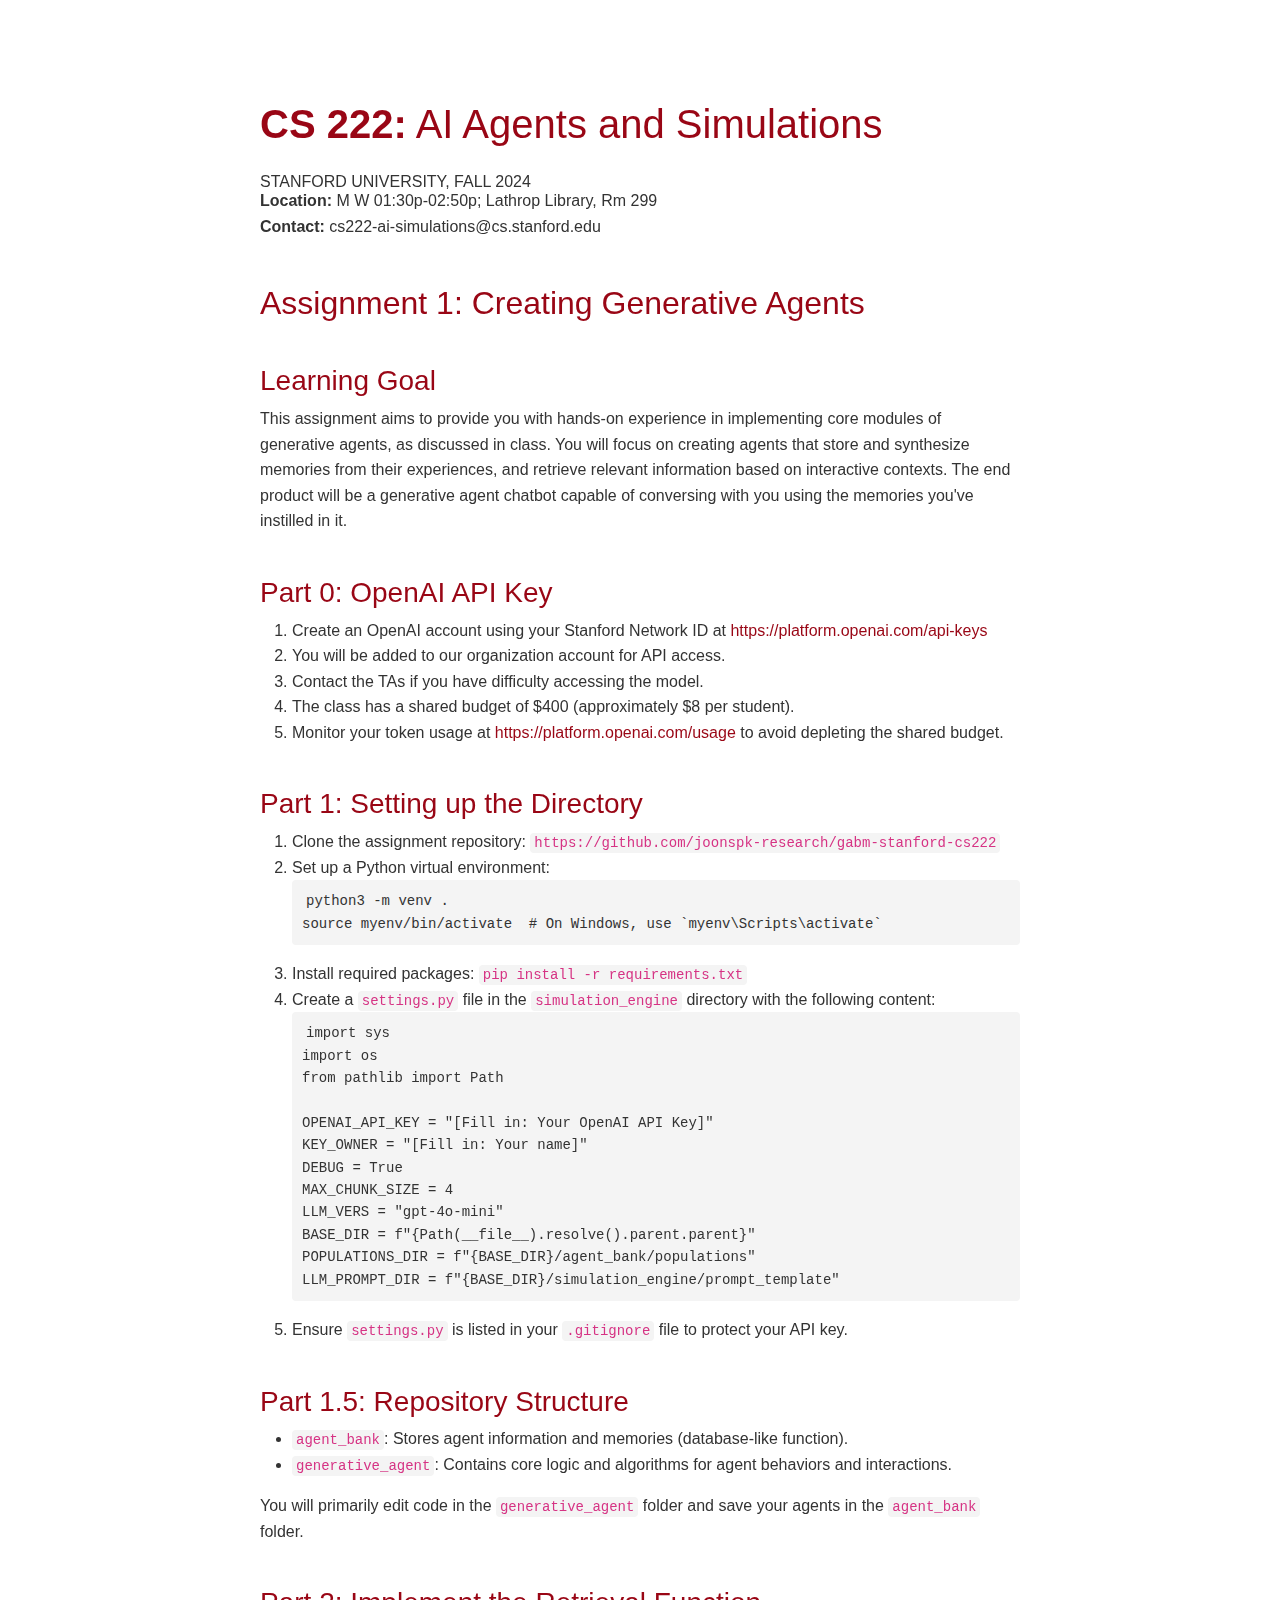
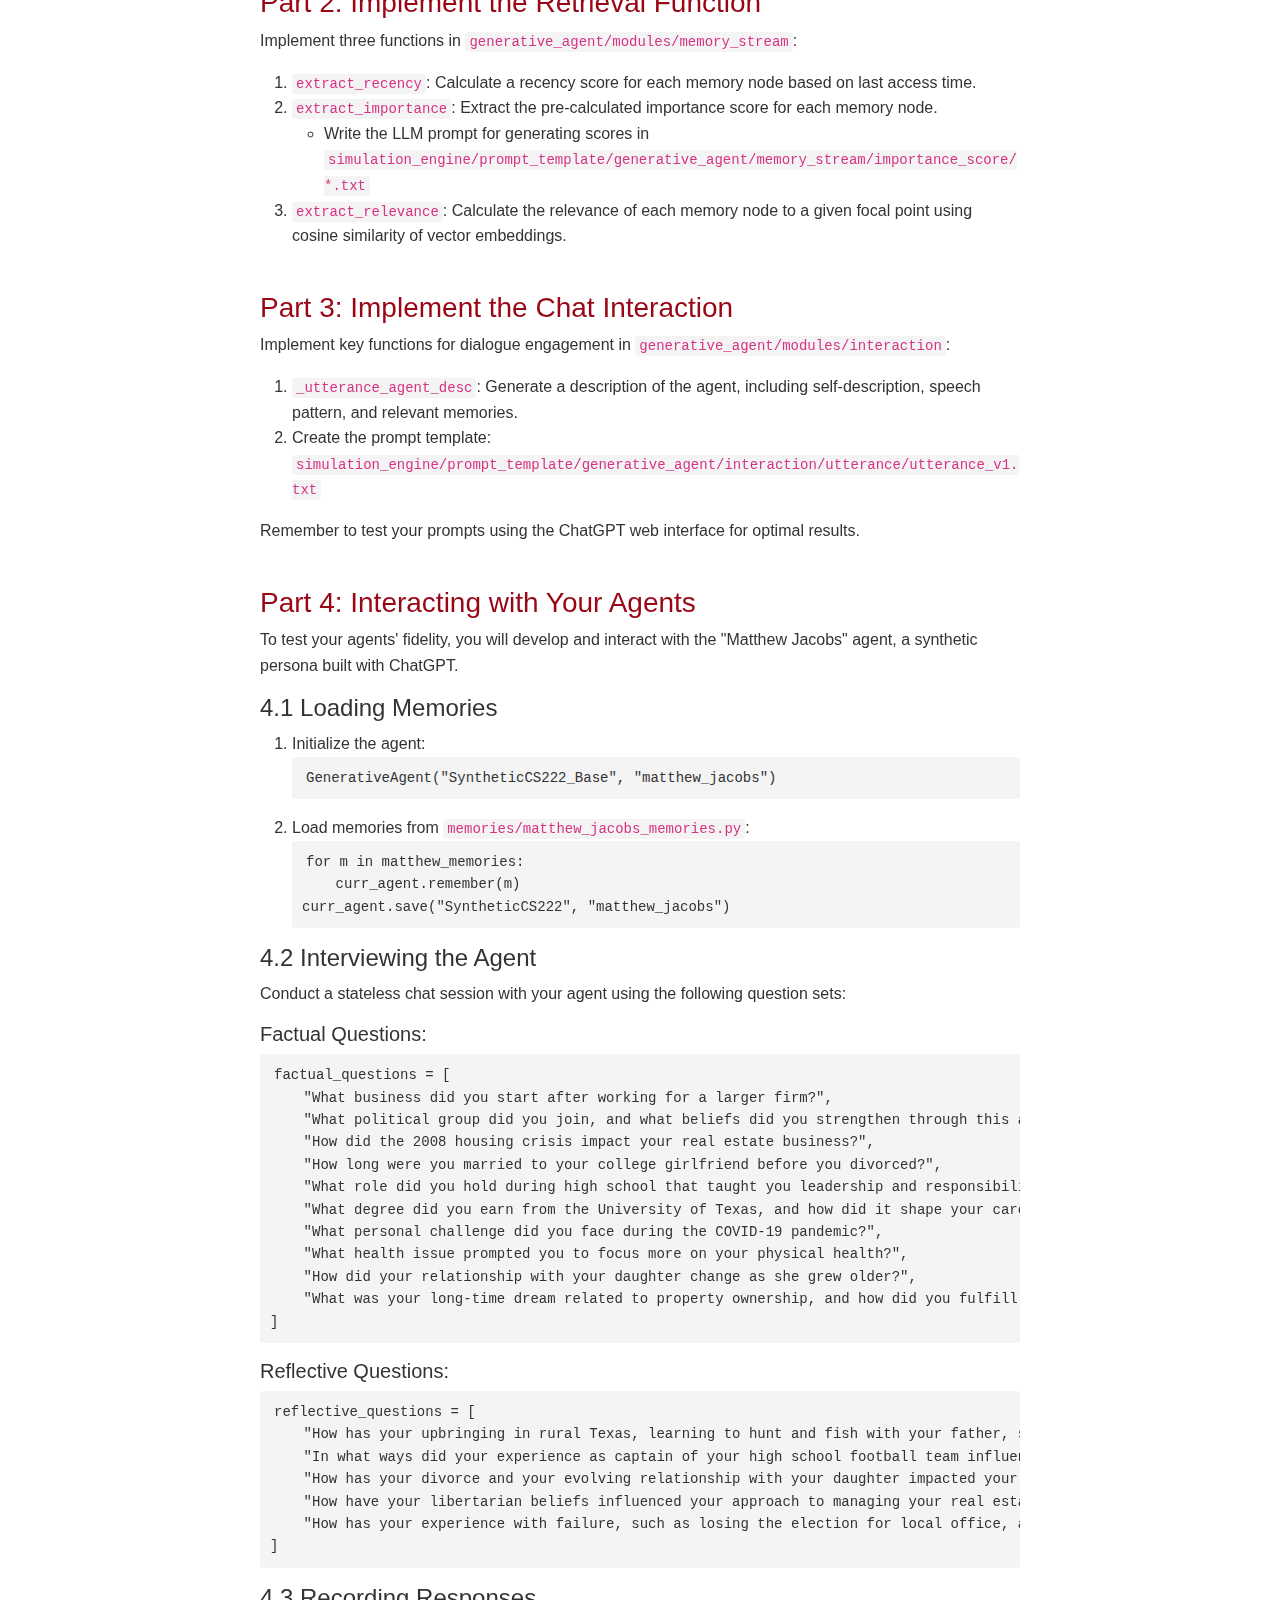
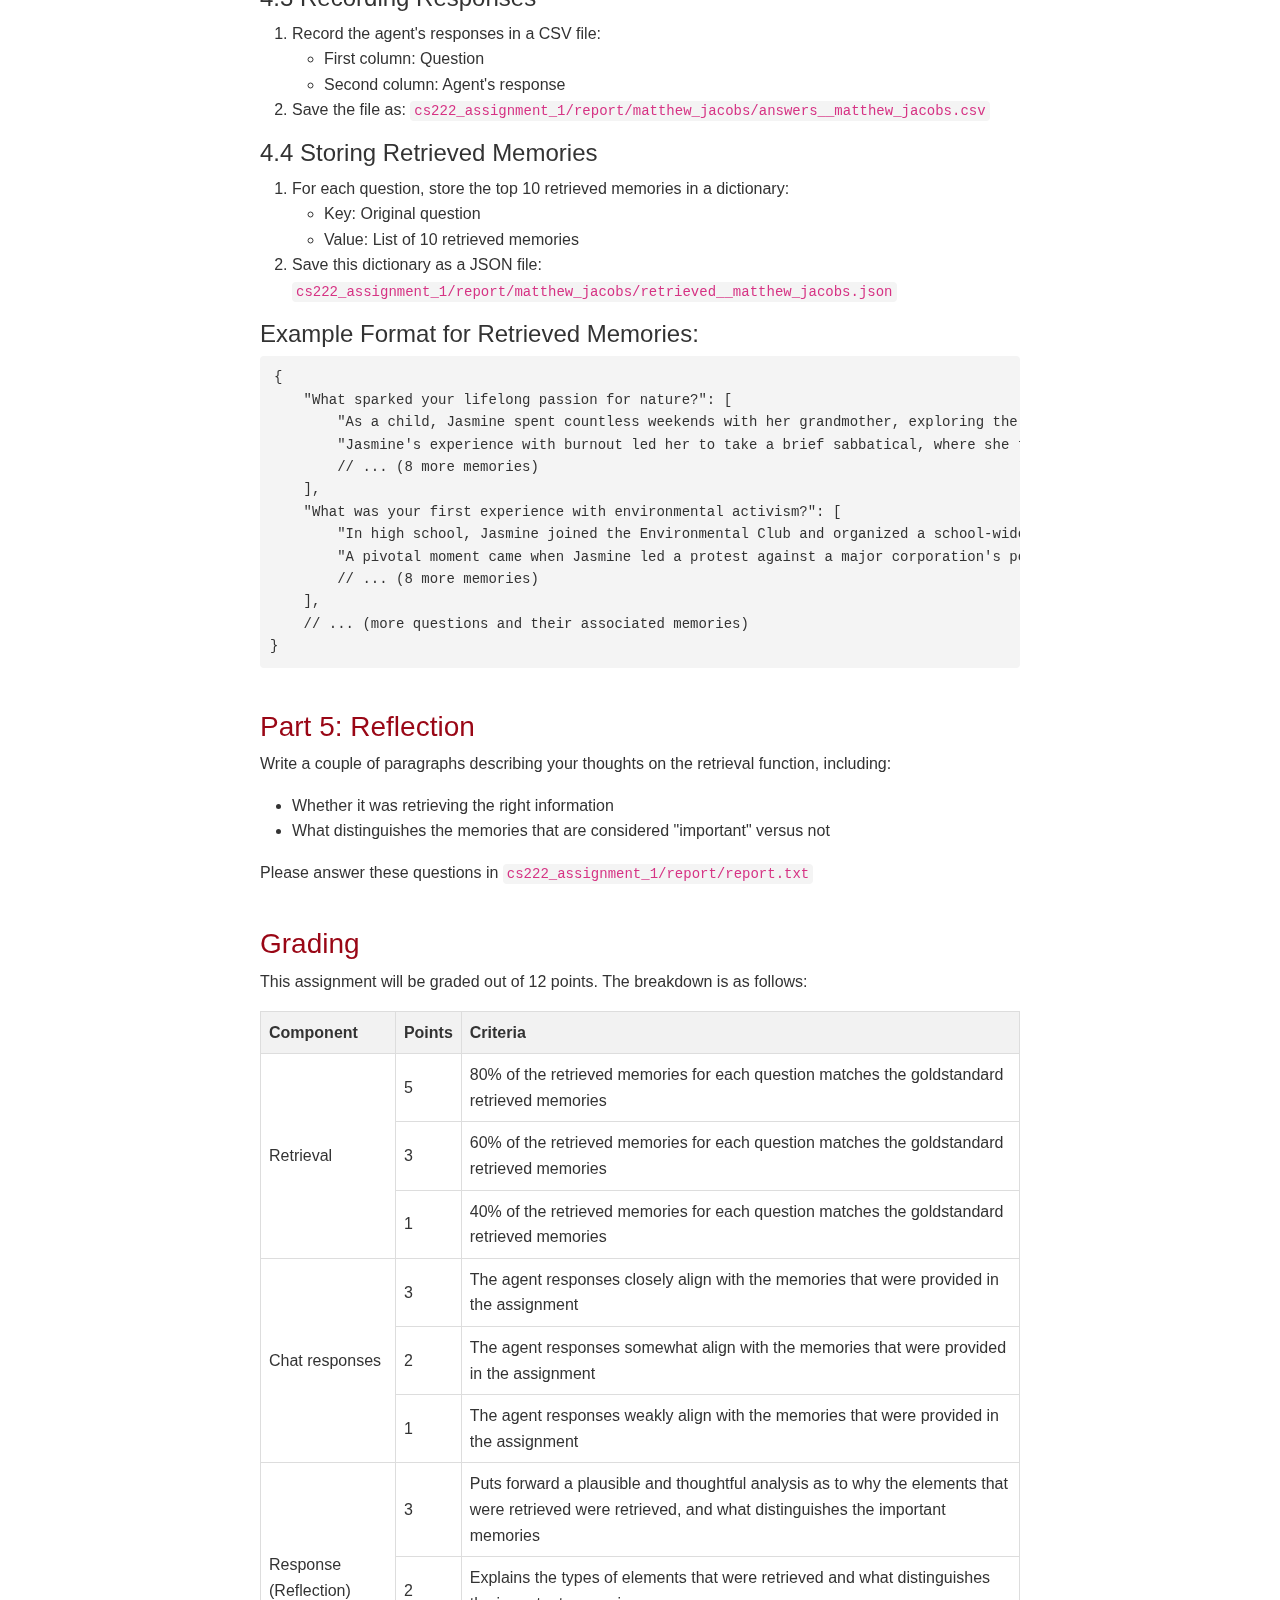
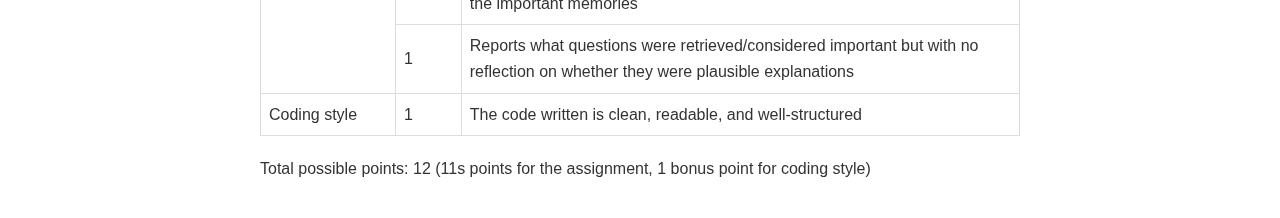
==== assignment1.html @ 8b4b1ac1 "assignment 1 minor edits" ====
<!DOCTYPE html>
<html lang="en">
<head>
    <!-- Meta tags -->
    <meta charset="utf-8">
    <meta name="viewport" content="width=device-width, initial-scale=1, shrink-to-fit=no">
    <title>CS 222: AI Agents and Simulations</title>  

    <!-- Bootstrap, Font Awesome, Aminate, Owl Carausel, Normalize CSS -->
    <link rel="stylesheet" href="https://cdn.jsdelivr.net/npm/bootstrap@5.3.3/dist/css/bootstrap.min.css" integrity="sha384-QWTKZyjpPEjISv5WaRU9OFeRpok6YctnYmDr5pNlyT2bRjXh0JMhjY6hW+ALEwIH" crossorigin="anonymous">
    <link rel="stylesheet" href="static_dir/css/main.css">

    <style>
        body { font-family: Arial, sans-serif; line-height: 1.6; color: #333; max-width: 800px; margin: 0 auto; padding: 20px; }
        h1, h2, h3 { color: #990615; }
        code { background-color: #f4f4f4; padding: 2px 4px; border-radius: 4px; }
        pre { background-color: #f4f4f4; padding: 10px; border-radius: 4px; overflow-x: auto; }
        table { border-collapse: collapse; width: 100%; margin-bottom: 20px; }
        th, td { border: 1px solid #ddd; padding: 8px; text-align: left; }
        th { background-color: #f2f2f2; }
    </style>

    <!-- Favicon -->
    <link rel="apple-touch-icon" sizes="180x180" href="static_dir/favicon_io/apple-touch-icon.png">
    <link rel="icon" type="image/png" sizes="32x32" href="static_dir/favicon_io/favicon-32x32.png">
    <link rel="icon" type="image/png" sizes="16x16" href="static_dir/favicon_io/favicon-16x16.png">
    <link rel="manifest" href="static_dir/favicon_io/site.webmanifest">
</head>
<body>
    <h1 style="margin-bottom:0em; padding-top:2em"><a href="index.html"><strong style="font-weight:700">CS 222:</strong> AI Agents and Simulations</a></h1>
    <div class="header-row" style="margin-bottom:2em; padding-top:1.5em">
      <div class="course-info">
        <h5>STANFORD UNIVERSITY, FALL 2024</h5>
        <h5><strong>Location:</strong> M W 01:30p-02:50p; Lathrop Library, Rm 299</h5>
        <h5 style="margin-top:0.4em"><strong>Contact:</strong> cs222-ai-simulations@cs.stanford.edu</h5>
      </div>
    </div>


    <h2>Assignment 1: Creating Generative Agents</h2>

    <h3>Learning Goal</h3>
    <p>This assignment aims to provide you with hands-on experience in implementing core modules of generative agents, as discussed in class. You will focus on creating agents that store and synthesize memories from their experiences, and retrieve relevant information based on interactive contexts. The end product will be a generative agent chatbot capable of conversing with you using the memories you've instilled in it.</p>

    <h3>Part 0: OpenAI API Key</h3>
    <ol>
        <li>Create an OpenAI account using your Stanford Network ID at <a href="https://platform.openai.com/api-keys">https://platform.openai.com/api-keys</a></li>
        <li>You will be added to our organization account for API access.</li>
        <li>Contact the TAs if you have difficulty accessing the model.</li>
        <li>The class has a shared budget of $400 (approximately $8 per student).</li>
        <li>Monitor your token usage at <a href="https://platform.openai.com/usage">https://platform.openai.com/usage</a> to avoid depleting the shared budget.</li>
    </ol>

    <h3>Part 1: Setting up the Directory</h3>
    <ol>
        <li>Clone the assignment repository: <code>https://github.com/joonspk-research/gabm-stanford-cs222</code></li>
        <li>Set up a Python virtual environment:
            <pre><code>python3 -m venv .
source myenv/bin/activate  # On Windows, use `myenv\Scripts\activate`</code></pre>
        </li>
        <li>Install required packages: <code>pip install -r requirements.txt</code></li>
        <li>Create a <code>settings.py</code> file in the <code>simulation_engine</code> directory with the following content:
            <pre><code>import sys
import os
from pathlib import Path

OPENAI_API_KEY = "[Fill in: Your OpenAI API Key]"
KEY_OWNER = "[Fill in: Your name]"
DEBUG = True
MAX_CHUNK_SIZE = 4
LLM_VERS = "gpt-4o-mini"
BASE_DIR = f"{Path(__file__).resolve().parent.parent}"
POPULATIONS_DIR = f"{BASE_DIR}/agent_bank/populations"
LLM_PROMPT_DIR = f"{BASE_DIR}/simulation_engine/prompt_template"</code></pre>
        </li>
        <li>Ensure <code>settings.py</code> is listed in your <code>.gitignore</code> file to protect your API key.</li>
    </ol>

    <h3>Part 1.5: Repository Structure</h3>
    <ul>
        <li><code>agent_bank</code>: Stores agent information and memories (database-like function).</li>
        <li><code>generative_agent</code>: Contains core logic and algorithms for agent behaviors and interactions.</li>
    </ul>
    <p>You will primarily edit code in the <code>generative_agent</code> folder and save your agents in the <code>agent_bank</code> folder.</p>

    <h3>Part 2: Implement the Retrieval Function</h3>
    <p>Implement three functions in <code>generative_agent/modules/memory_stream</code>:</p>
    <ol>
        <li><code>extract_recency</code>: Calculate a recency score for each memory node based on last access time.</li>
        <li><code>extract_importance</code>: Extract the pre-calculated importance score for each memory node.
            <ul>
                <li>Write the LLM prompt for generating scores in <code>simulation_engine/prompt_template/generative_agent/memory_stream/importance_score/*.txt</code></li>
            </ul>
        </li>
        <li><code>extract_relevance</code>: Calculate the relevance of each memory node to a given focal point using cosine similarity of vector embeddings.</li>
    </ol>

    <h3>Part 3: Implement the Chat Interaction</h3>
    <p>Implement key functions for dialogue engagement in <code>generative_agent/modules/interaction</code>:</p>
    <ol>
        <li><code>_utterance_agent_desc</code>: Generate a description of the agent, including self-description, speech pattern, and relevant memories.</li>
        <li>Create the prompt template: <code>simulation_engine/prompt_template/generative_agent/interaction/utterance/utterance_v1.txt</code></li>
    </ol>
    <p>Remember to test your prompts using the ChatGPT web interface for optimal results.</p>

    <h3>Part 4: Interacting with Your Agents</h3>
    <p>To test your agents' fidelity, you will develop and interact with the "Matthew Jacobs" agent, a synthetic persona built with ChatGPT.</p>
    
    <h4>4.1 Loading Memories</h4>
    <ol>
        <li>Initialize the agent:
            <pre><code>GenerativeAgent("SyntheticCS222_Base", "matthew_jacobs")</code></pre>
        </li>
        <li>Load memories from <code>memories/matthew_jacobs_memories.py</code>:
            <pre><code>for m in matthew_memories:
    curr_agent.remember(m)
curr_agent.save("SyntheticCS222", "matthew_jacobs")</code></pre>
        </li>
    </ol>

    <h4>4.2 Interviewing the Agent</h4>
    <p>Conduct a stateless chat session with your agent using the following question sets:</p>
    <h5>Factual Questions:</h5>
    <pre><code>factual_questions = [
    "What business did you start after working for a larger firm?",
    "What political group did you join, and what beliefs did you strengthen through this association?",
    "How did the 2008 housing crisis impact your real estate business?",
    "How long were you married to your college girlfriend before you divorced?",
    "What role did you hold during high school that taught you leadership and responsibility?",
    "What degree did you earn from the University of Texas, and how did it shape your career?",
    "What personal challenge did you face during the COVID-19 pandemic?",
    "What health issue prompted you to focus more on your physical health?",
    "How did your relationship with your daughter change as she grew older?",
    "What was your long-time dream related to property ownership, and how did you fulfill it?"
]</code></pre>

    <h5>Reflective Questions:</h5>
    <pre><code>reflective_questions = [
    "How has your upbringing in rural Texas, learning to hunt and fish with your father, shaped your values and worldview?",
    "In what ways did your experience as captain of your high school football team influence your leadership style in your professional and personal life?",
    "How has your divorce and your evolving relationship with your daughter impacted your sense of responsibility and personal fulfillment?",
    "How have your libertarian beliefs influenced your approach to managing your real estate business and navigating financial challenges?",
    "How has your experience with failure, such as losing the election for local office, affected your sense of purpose and resilience?"
]</code></pre>

    <h4>4.3 Recording Responses</h4>
    <ol>
        <li>Record the agent's responses in a CSV file:
            <ul>
                <li>First column: Question</li>
                <li>Second column: Agent's response</li>
            </ul>
        </li>
        <li>Save the file as: <code>cs222_assignment_1/report/matthew_jacobs/answers__matthew_jacobs.csv</code></li>
    </ol>

    <h4>4.4 Storing Retrieved Memories</h4>
    <ol>
        <li>For each question, store the top 10 retrieved memories in a dictionary:
            <ul>
                <li>Key: Original question</li>
                <li>Value: List of 10 retrieved memories</li>
            </ul>
        </li>
        <li>Save this dictionary as a JSON file: <code>cs222_assignment_1/report/matthew_jacobs/retrieved__matthew_jacobs.json</code></li>
    </ol>

    <h4>Example Format for Retrieved Memories:</h4>
    <pre><code>{
    "What sparked your lifelong passion for nature?": [
        "As a child, Jasmine spent countless weekends with her grandmother, exploring the forests and learning about local plant species, sparking her lifelong passion for nature.",
        "Jasmine's experience with burnout led her to take a brief sabbatical, where she traveled to national parks across the U.S., reconnecting with nature.",
        // ... (8 more memories)
    ],
    "What was your first experience with environmental activism?": [
        "In high school, Jasmine joined the Environmental Club and organized a school-wide recycling initiative, marking her first experience in environmental activism.",
        "A pivotal moment came when Jasmine led a protest against a major corporation's pollution in her city, which garnered media attention and increased her local visibility as an activist.",
        // ... (8 more memories)
    ],
    // ... (more questions and their associated memories)
}</code></pre>

    <h3>Part 5: Reflection</h3>
    <p>Write a couple of paragraphs describing your thoughts on the retrieval function, including:</p>
    <ul>
        <li>Whether it was retrieving the right information</li>
        <li>What distinguishes the memories that are considered "important" versus not</li>
    </ul>
    <p>Please answer these questions in <code>cs222_assignment_1/report/report.txt</code></p>

    <h3>Grading</h3>
    <p>This assignment will be graded out of 12 points. The breakdown is as follows:</p>
    
    <table>
        <thead>
            <tr>
                <th>Component</th>
                <th>Points</th>
                <th>Criteria</th>
            </tr>
        </thead>
        <tbody>
            <tr>
                <td rowspan="3">Retrieval</td>
                <td>5</td>
                <td>80% of the retrieved memories for each question matches the goldstandard retrieved memories</td>
            </tr>
            <tr>
                <td>3</td>
                <td>60% of the retrieved memories for each question matches the goldstandard retrieved memories</td>
            </tr>
            <tr>
                <td>1</td>
                <td>40% of the retrieved memories for each question matches the goldstandard retrieved memories</td>
            </tr>
            <tr>
                <td rowspan="3">Chat responses</td>
                <td>3</td>
                <td>The agent responses closely align with the memories that were provided in the assignment</td>
            </tr>
            <tr>
                <td>2</td>
                <td>The agent responses somewhat align with the memories that were provided in the assignment</td>
            </tr>
            <tr>
                <td>1</td>
                <td>The agent responses weakly align with the memories that were provided in the assignment</td>
            </tr>
            <tr>
                <td rowspan="3">Response (Reflection)</td>
                <td>3</td>
                <td>Puts forward a plausible and thoughtful analysis as to why the elements that were retrieved were retrieved, and what distinguishes the important memories</td>
            </tr>
            <tr>
                <td>2</td>
                <td>Explains the types of elements that were retrieved and what distinguishes the important memories</td>
            </tr>
            <tr>
                <td>1</td>
                <td>Reports what questions were retrieved/considered important but with no reflection on whether they were plausible explanations</td>
            </tr>
            <tr>
                <td>Coding style</td>
                <td>1</td>
                <td>The code written is clean, readable, and well-structured</td>
            </tr>
        </tbody>
    </table>

    <p>Total possible points: 12 (11s points for the assignment, 1 bonus point for coding style)</p>


</body>
</html>
---- static_dir/css/main.css ----
body {
    padding:5em;
}
.lecture_date { 
    font-weight:600;
}
.lecture_date span {
    font-weight:300;
}
.lecture_week {
    font-weight:600;
}
.lecture_titles {
    font-weight:600;
}
.req_readings {
    font-weight:600;
}
h3 {
    margin-top:1.5em;
}
.assignment_release {
    color:blue;
}
.assignment_due {
    color:red;
}

a,a:hover {
    color: #990615;
    text-decoration: none;
}

a:hover {
   text-decoration: underline;
}




/* Name card */
.namecard-container {
  display: grid;
  grid-template-columns: 1fr 2fr; /* 1:2 ratio for namecard and namecard-2x */
  gap: 1em;
  padding: 1em;
}

.namecard, .namecard-2x {
  border: 1px solid #ccc;
  border-radius: 15px;
  background-color: #f9f9f9;
  overflow: hidden; /* Ensures the header doesn't overflow the rounded corners */
}

.namecard-header {
  background-color: #990615; 
  color: white;
  padding: 0.5em 1em;
  margin: 0;
  width: 100%;
}

.namecard-content {
  padding: 1.5em;
}

.namecard .namecard-content {
  display: flex;
  align-items: center;
}

.namecard-2x .namecard-content {
  display: grid;
  grid-template-columns: auto 1fr auto 1fr; /* For photo, details, photo, details */
  gap: 1em;
  align-items: center;
}

.profile-photo img {
  width: 80px;
  height: 80px;
  border-radius: 50%;
}

.profile-details {
  margin-left: 1em;
}

.profile-details a {
  font-size: 1.2em;
  font-weight: bold;
  color: #333;
  text-decoration: none;
}

.profile-details p {
  margin: 0.2em 0;
  font-size: 0.9em;
  color: #666;
}

@media (max-width: 768px) {
  .namecard-container {
    grid-template-columns: 1fr;
  }
  
  .namecard-2x .namecard-content {
    grid-template-columns: auto 1fr;
  }
  
  .namecard-2x .namecard-content > :nth-child(3),
  .namecard-2x .namecard-content > :nth-child(4) {
    margin-top: 1em;
  }
}
/* End name card */








/* Nav */
.header-row {
  display: flex;
  justify-content: space-between;
  align-items: center;
  padding: 1em 0;
/*  border-bottom: 1px solid #ddd;*/
}

.course-info h5 {
  margin: 0;
  font-size: 1em;
}

.nav-links a {
  text-decoration: none;
  color: #990615;
  margin-left: 1em;
}

.nav-links a:hover {
  text-decoration: underline;
}
/* End Nav */
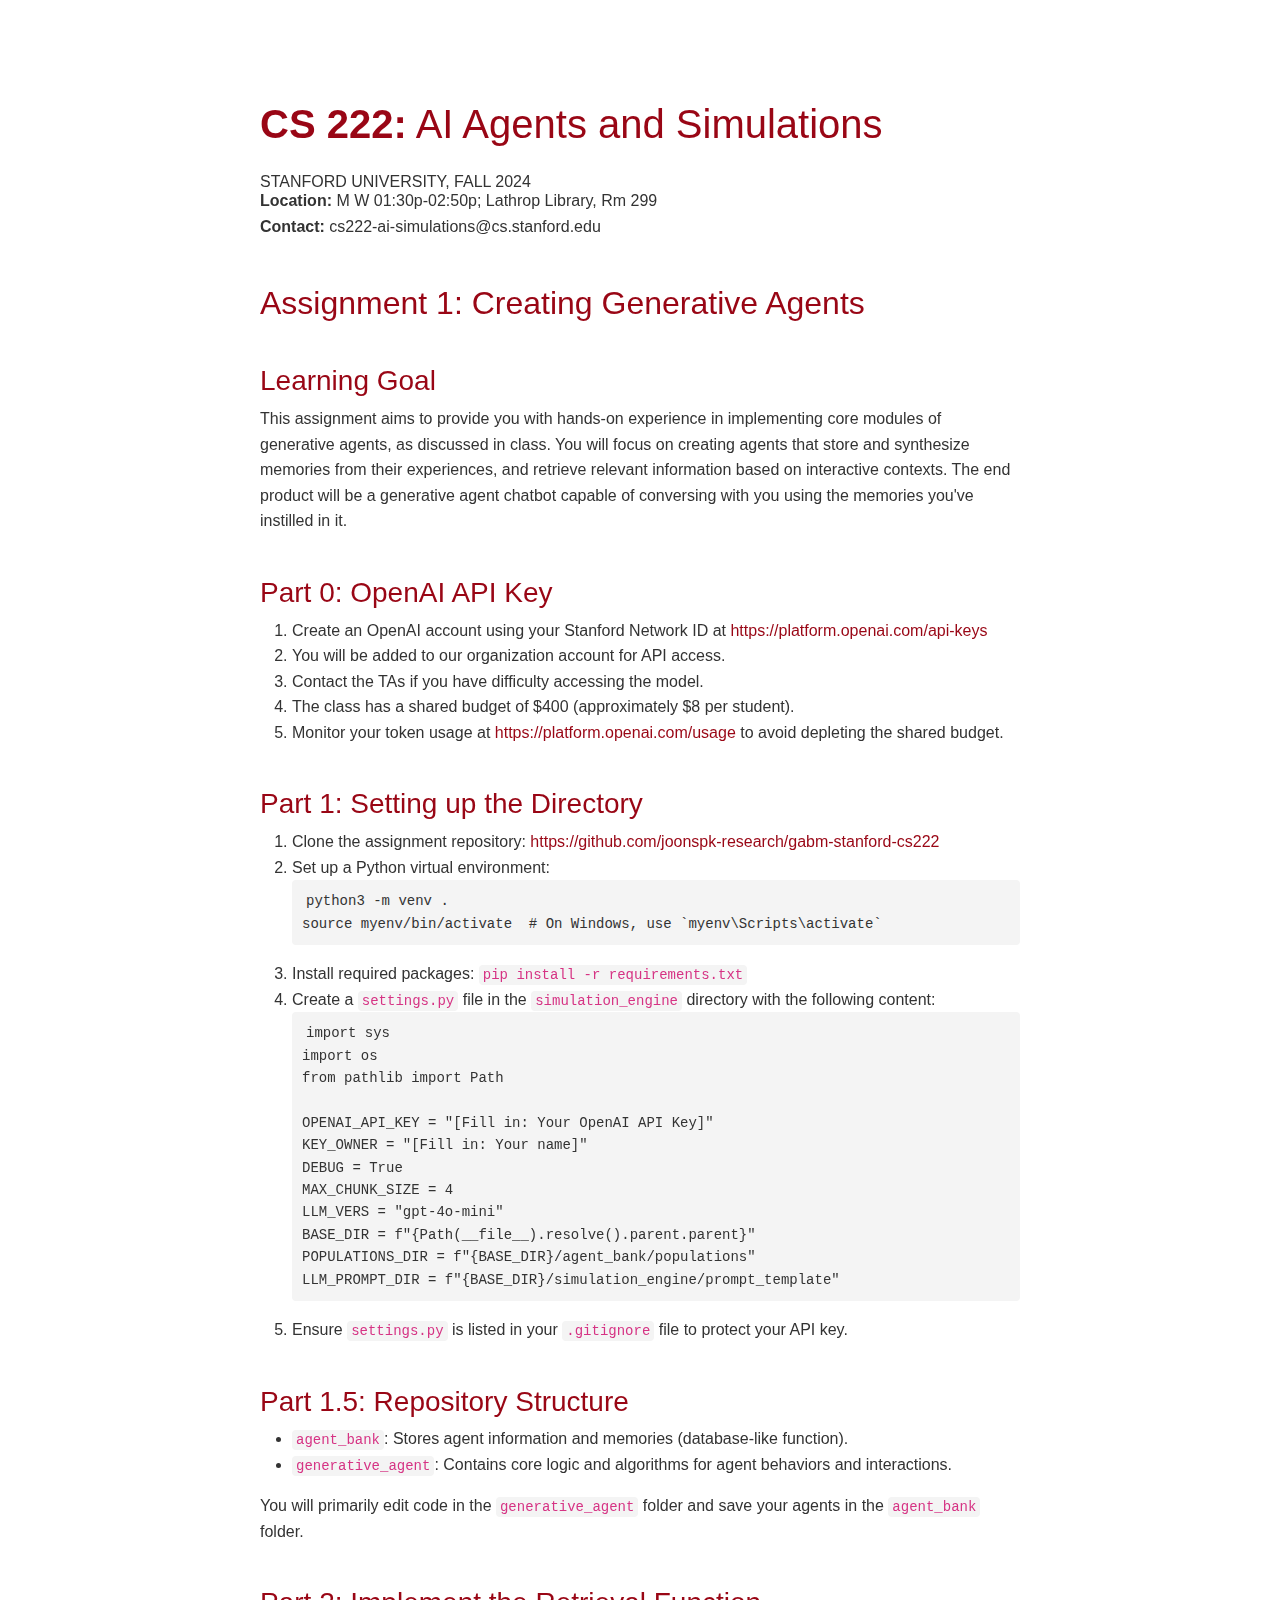
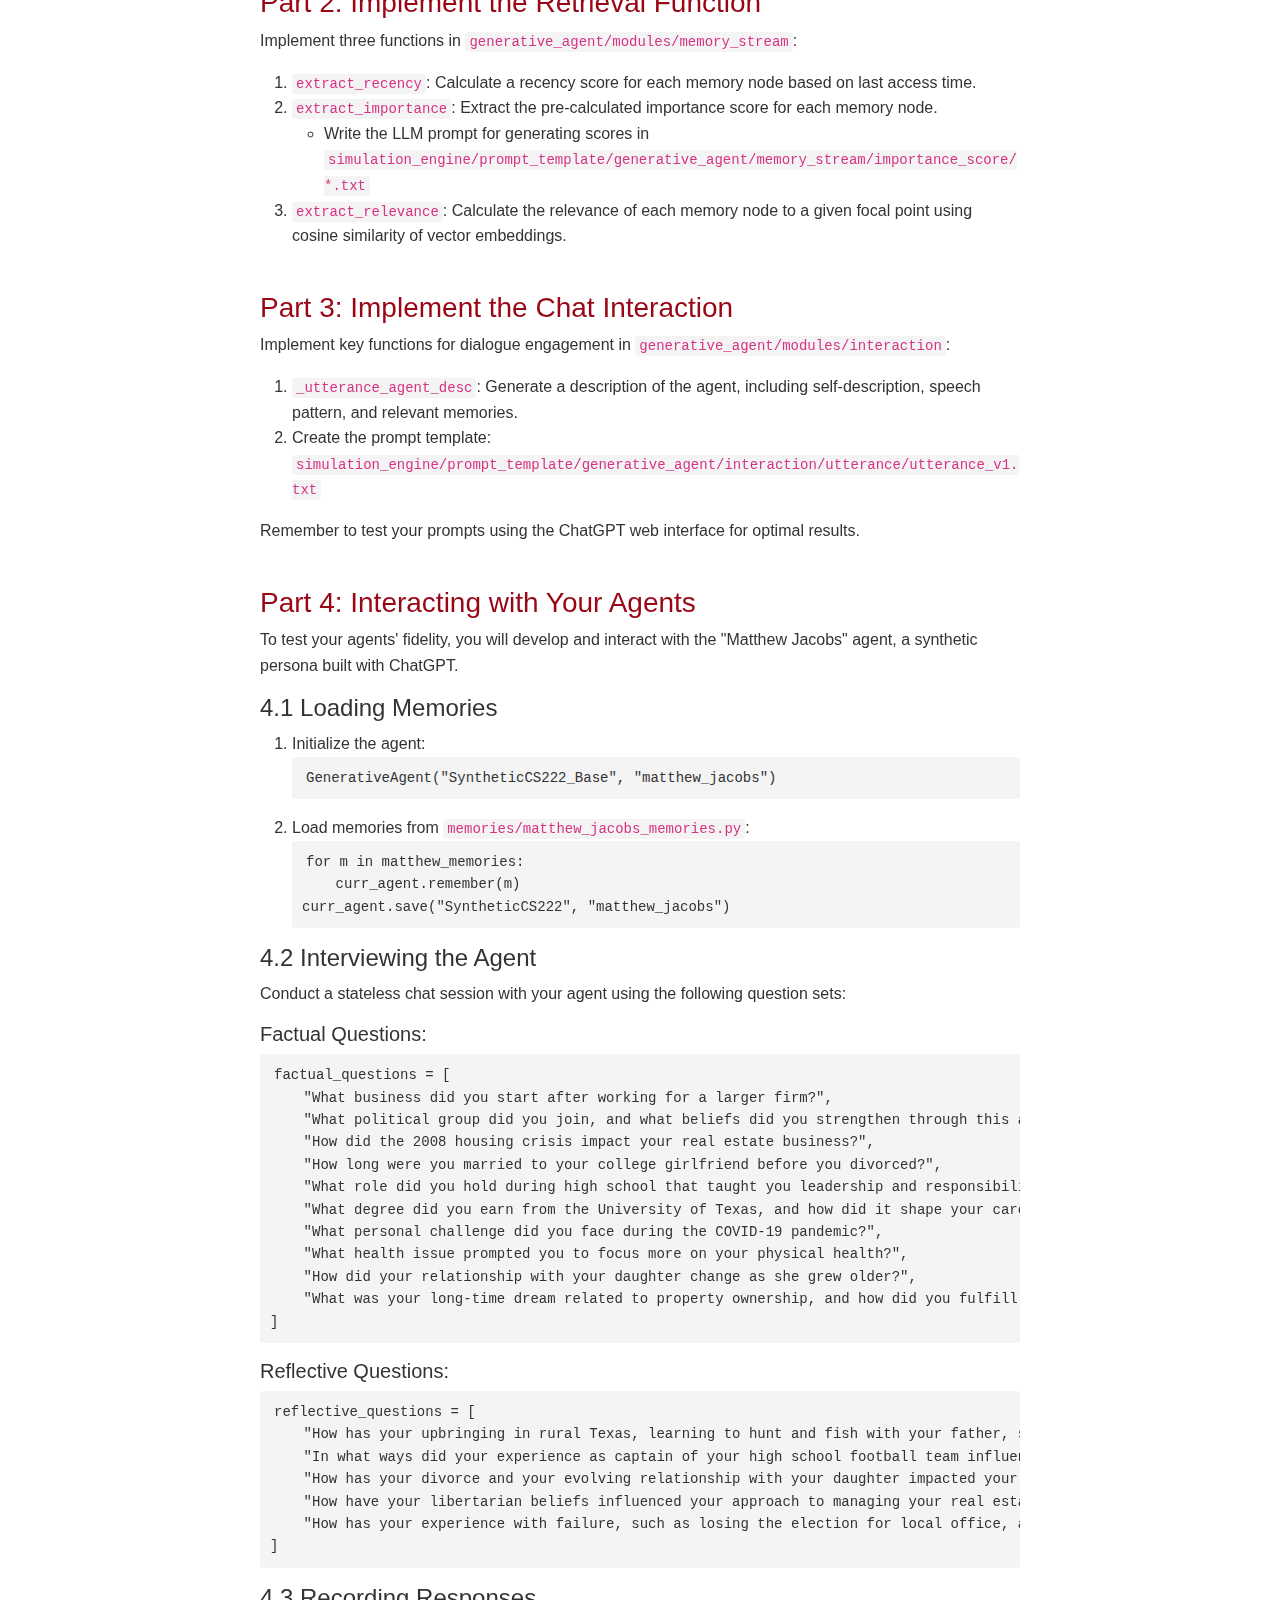
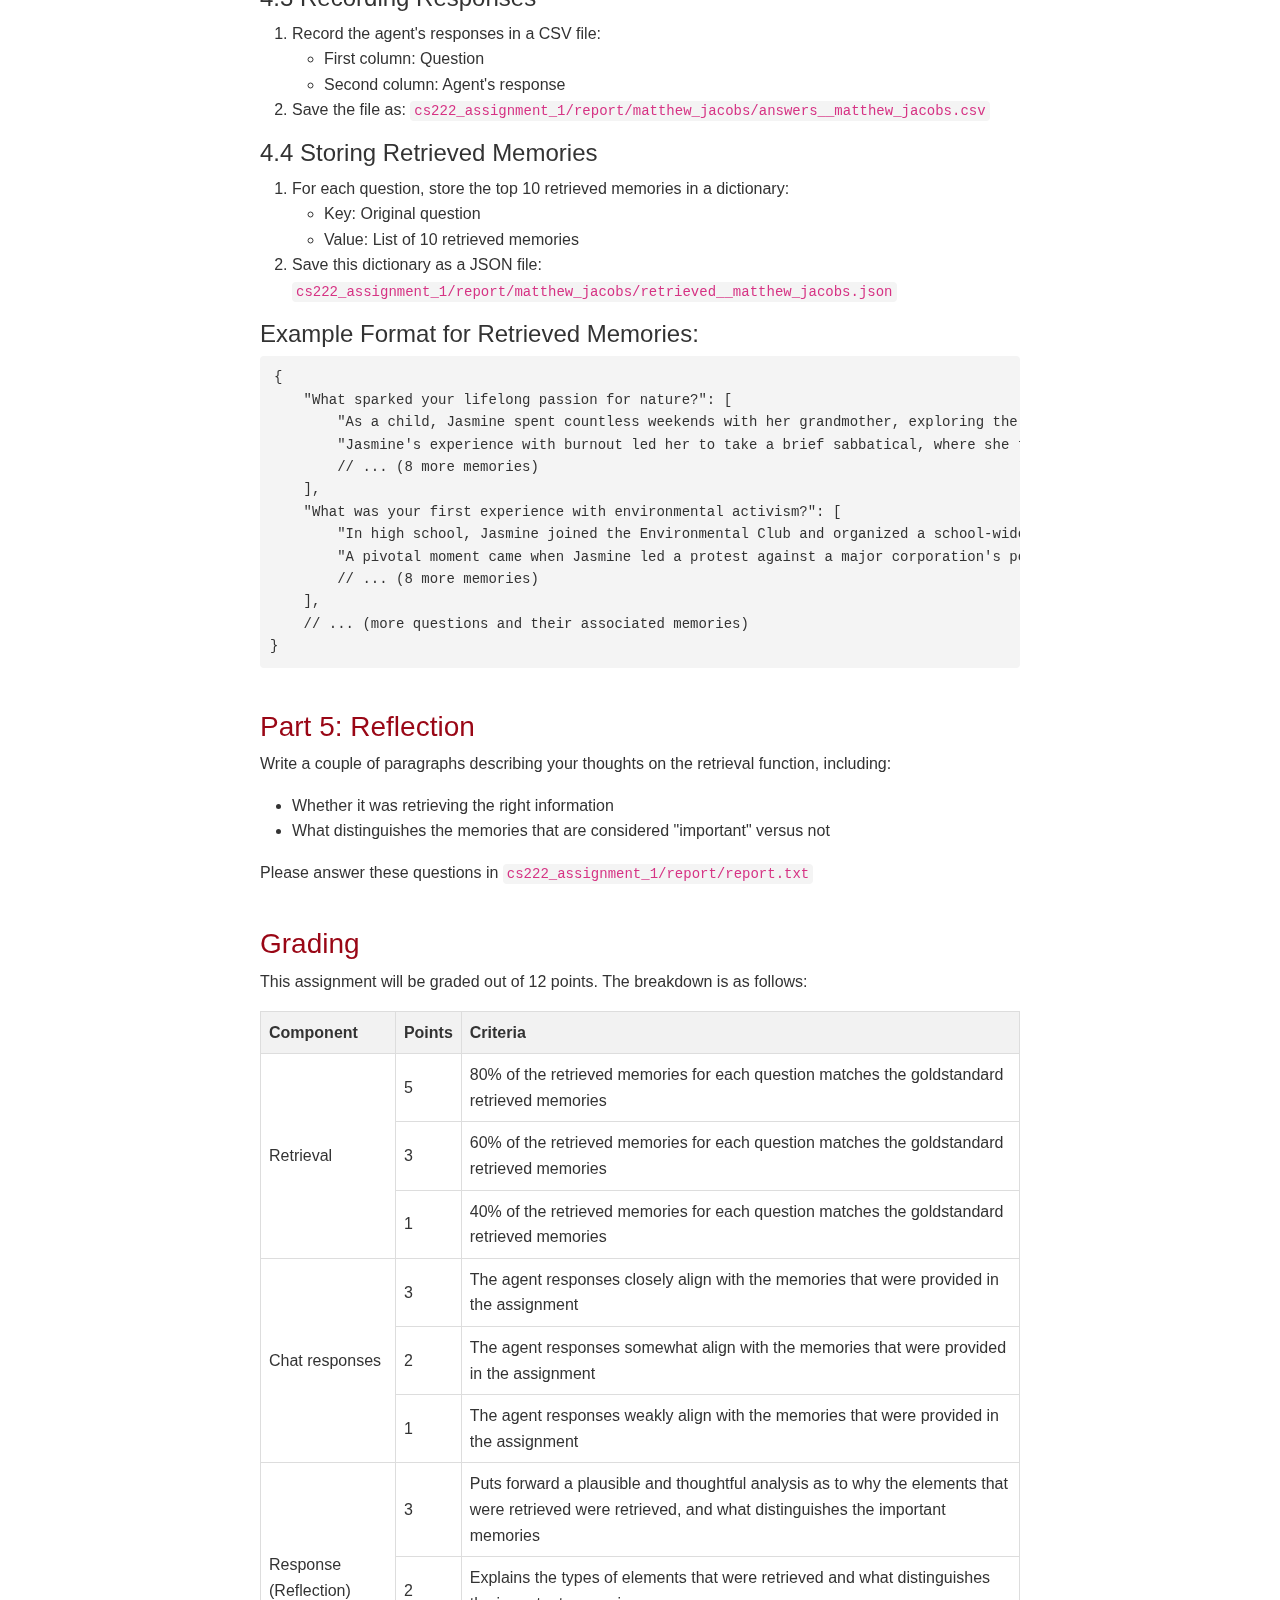
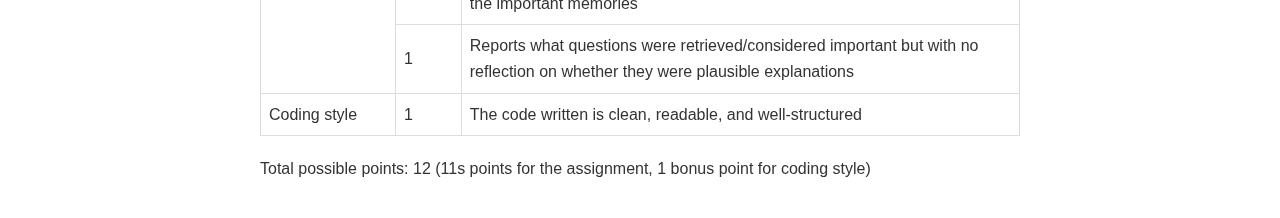
==== commit d7d6ab68: "assignment1 link edit" ====
--- a/assignment1.html
+++ b/assignment1.html
@@ -53,7 +53,7 @@
 
     <h3>Part 1: Setting up the Directory</h3>
     <ol>
-        <li>Clone the assignment repository: <code>https://github.com/joonspk-research/gabm-stanford-cs222</code></li>
+        <li>Clone the assignment repository: <a href="https://github.com/joonspk-research/gabm-stanford-cs222" target="_blank">https://github.com/joonspk-research/gabm-stanford-cs222</a></li>
         <li>Set up a Python virtual environment:
             <pre><code>python3 -m venv .
 source myenv/bin/activate  # On Windows, use `myenv\Scripts\activate`</code></pre>
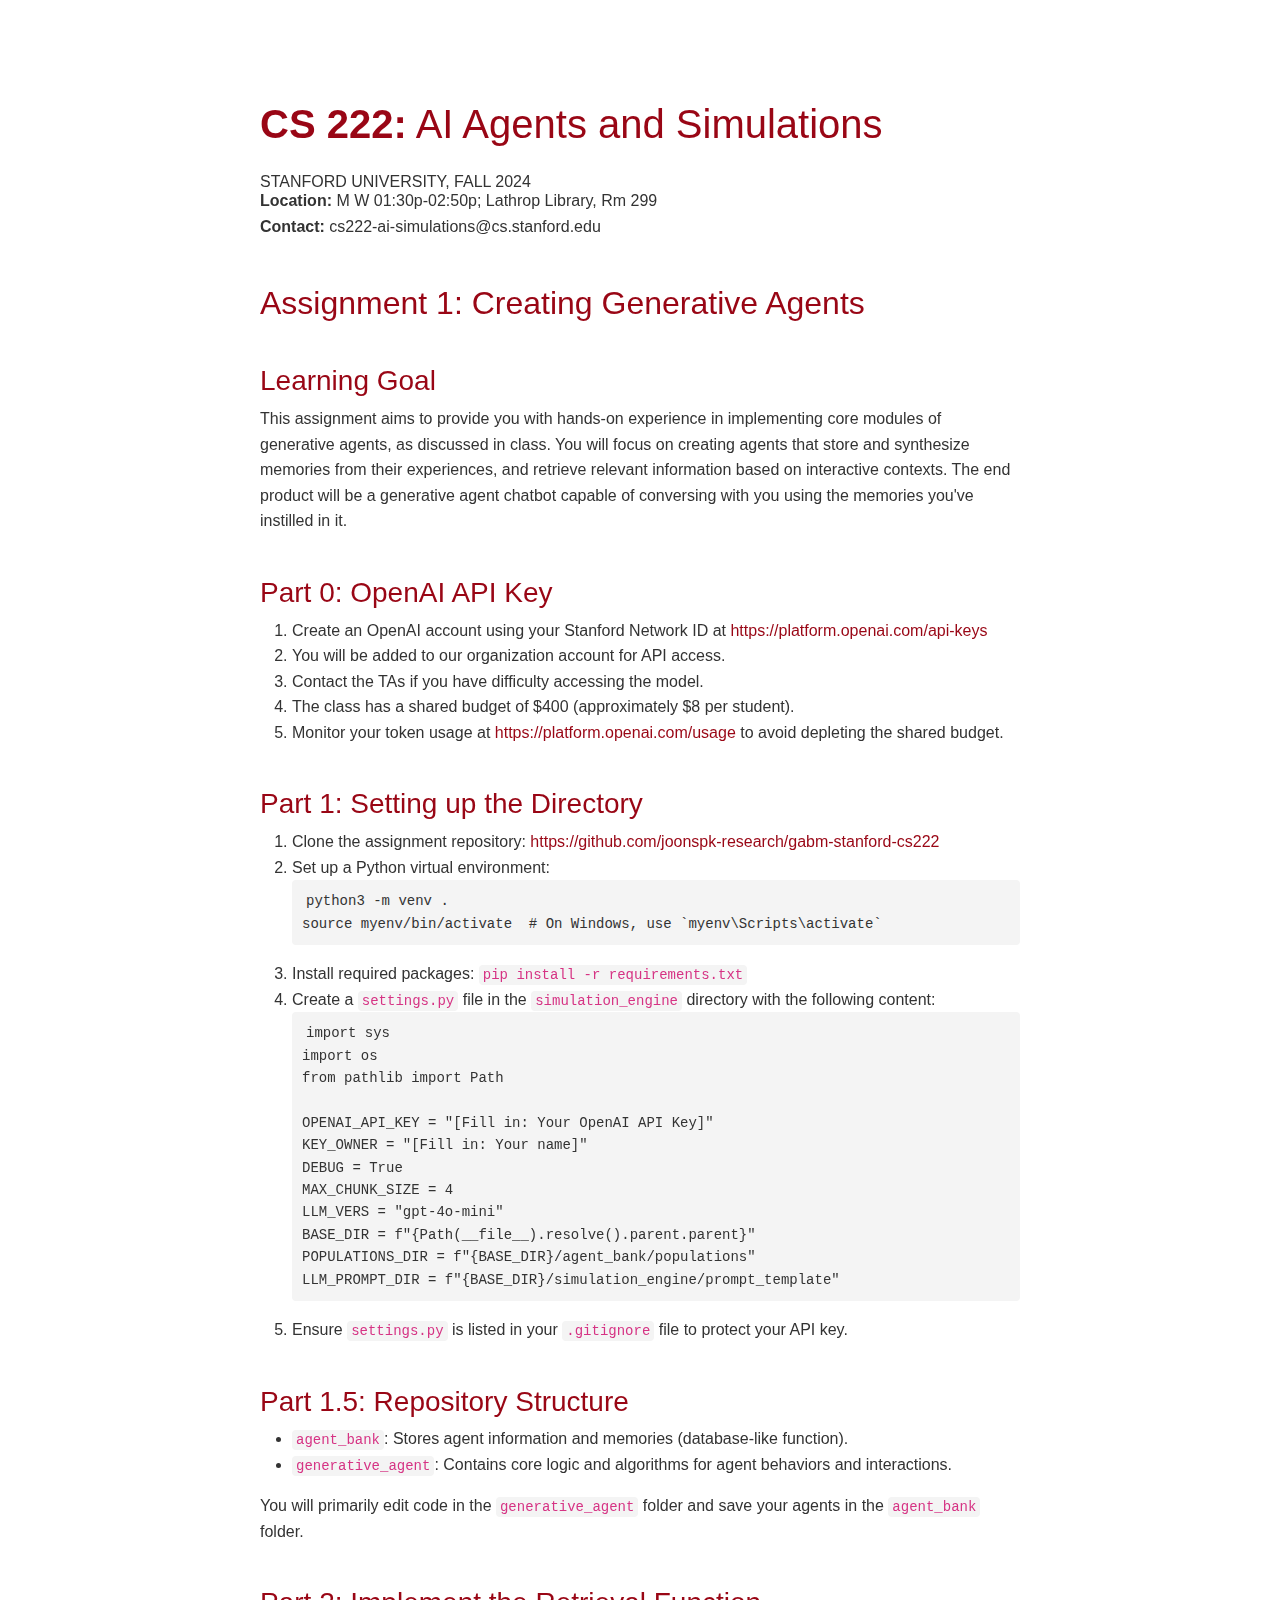
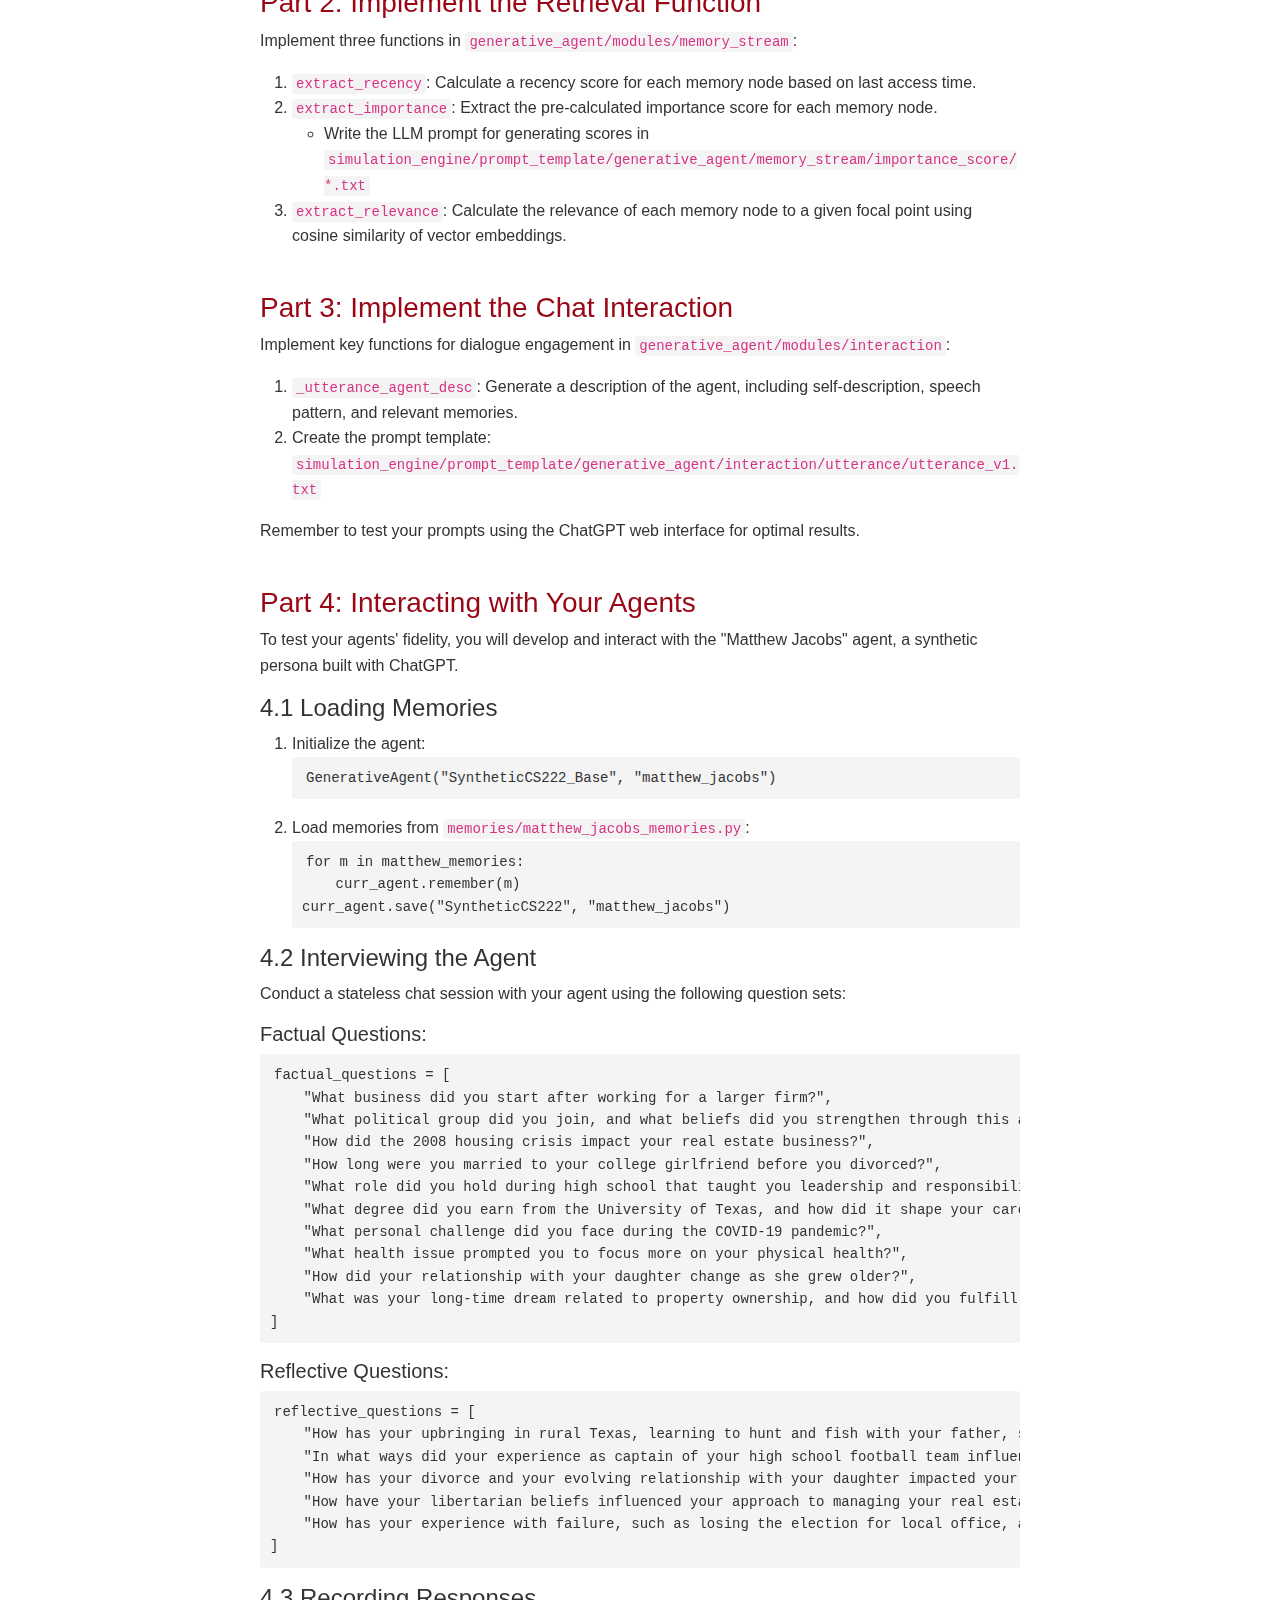
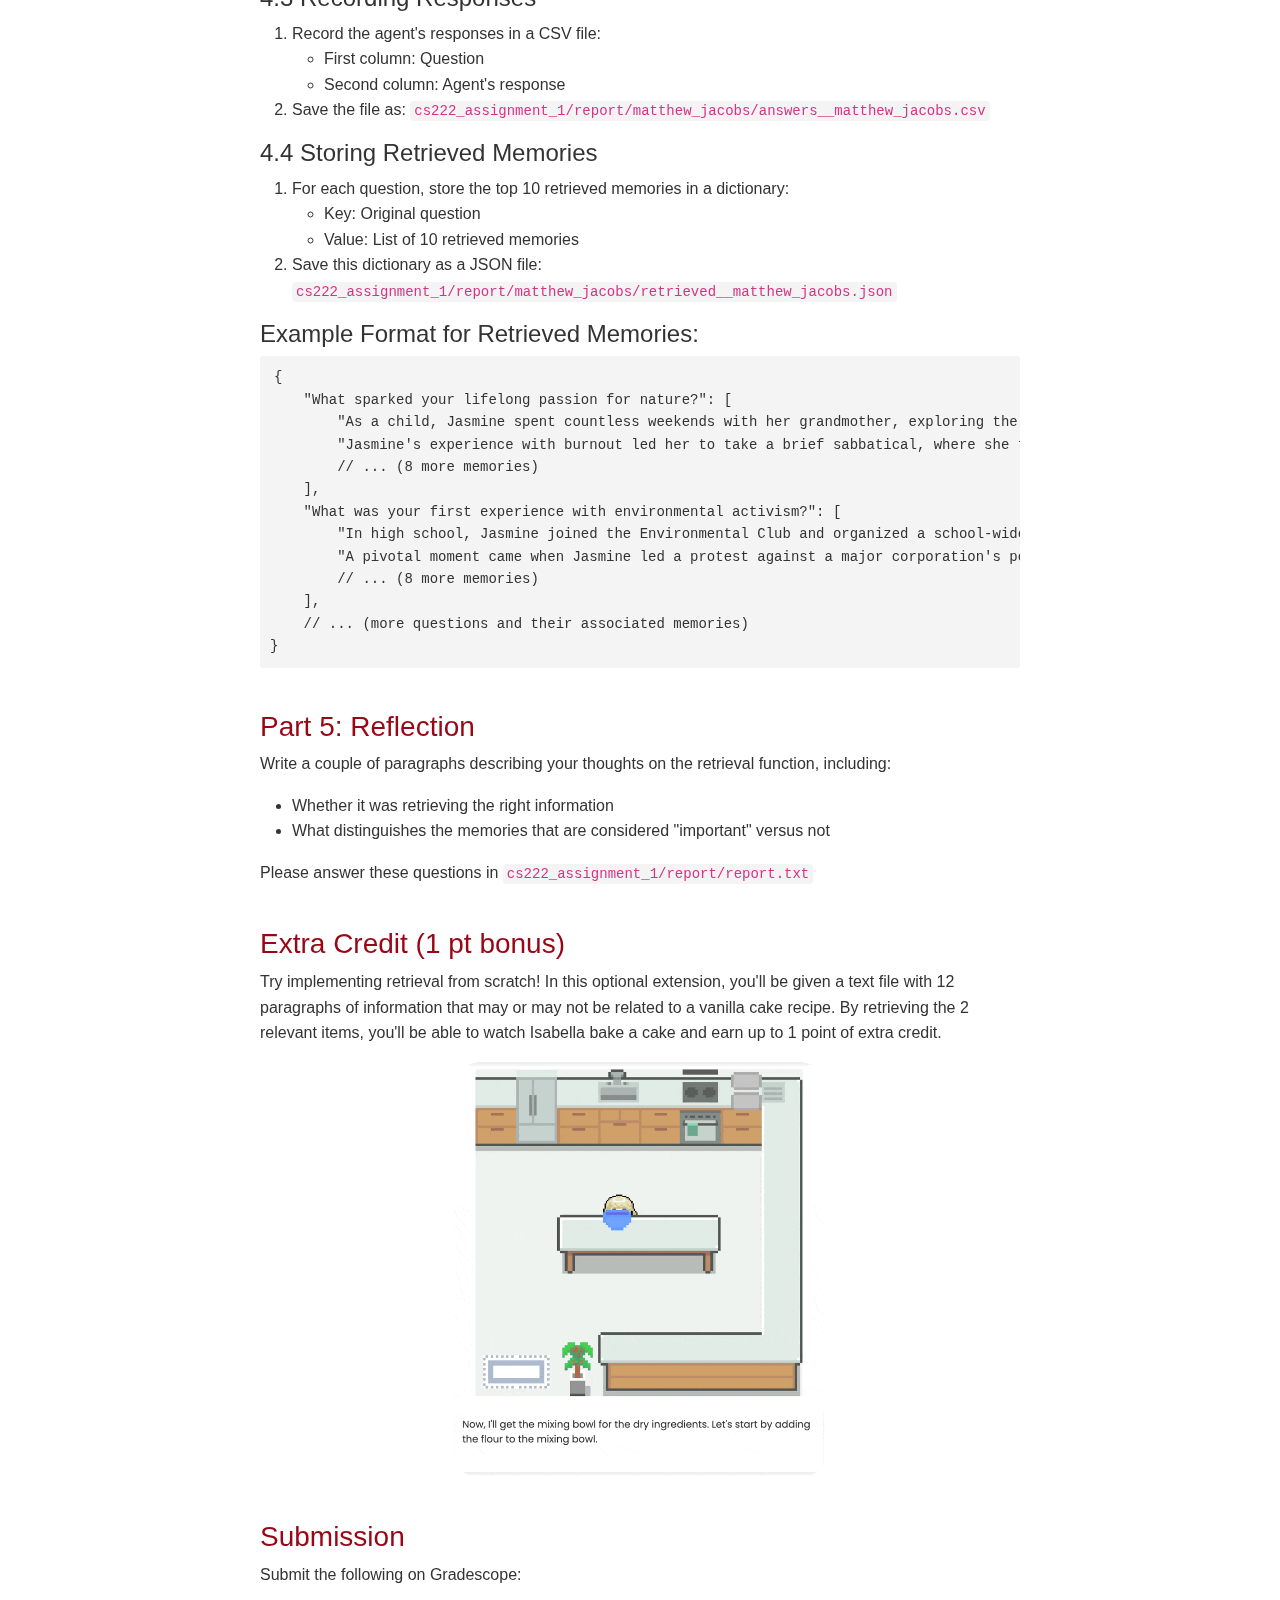
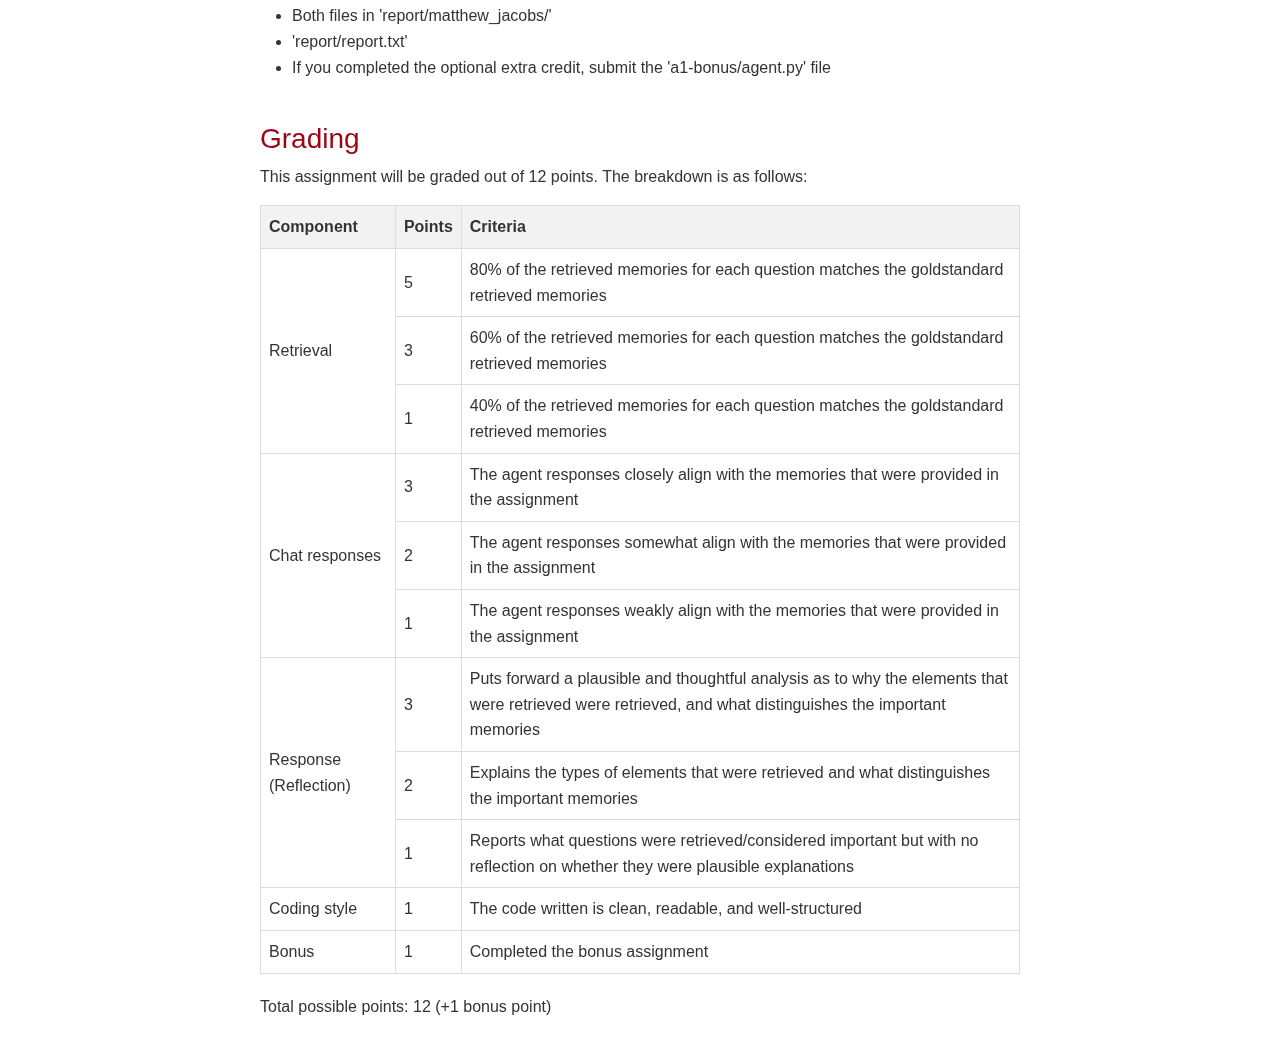
==== commit 04edf460: "assignment1 link edit" ====
--- a/assignment1.html
+++ b/assignment1.html
@@ -188,6 +188,26 @@
     </ul>
     <p>Please answer these questions in <code>cs222_assignment_1/report/report.txt</code></p>
 
+    <div class="extra-credit">
+        <h3>Extra Credit (1 pt bonus)</h3>
+        <p>Try implementing retrieval from scratch! In this optional extension, you'll be given a text file with 12 paragraphs of information that may or may not be related to a vanilla cake recipe. By retrieving the 2 relevant items, you'll be able to watch Isabella bake a cake and earn up to 1 point of extra credit.</p>
+        <p style="text-align: center;">
+            <img src="static_dir/img/Isabella.gif" style="width:50%; border-radius: 8%;">
+        </p>
+    </div>
+
+    <div class="submission">
+        <h3>Submission</h3>
+        <p>Submit the following on Gradescope:</p>
+        <ul>
+            <li>Both files in 'report/matthew_jacobs/'</li>
+            <li>'report/report.txt'</li>
+            <li>If you completed the optional extra credit, submit the 'a1-bonus/agent.py' file</li>
+        </ul>
+    </div>
+
+
+
     <h3>Grading</h3>
     <p>This assignment will be graded out of 12 points. The breakdown is as follows:</p>
     
@@ -244,10 +264,15 @@
                 <td>1</td>
                 <td>The code written is clean, readable, and well-structured</td>
             </tr>
+            <tr>
+                <td>Bonus</td>
+                <td>1</td>
+                <td>Completed the bonus assignment</td>
+            </tr>
         </tbody>
     </table>
 
-    <p>Total possible points: 12 (11s points for the assignment, 1 bonus point for coding style)</p>
+    <p>Total possible points: 12 (+1 bonus point)</p>
 
 
 </body>
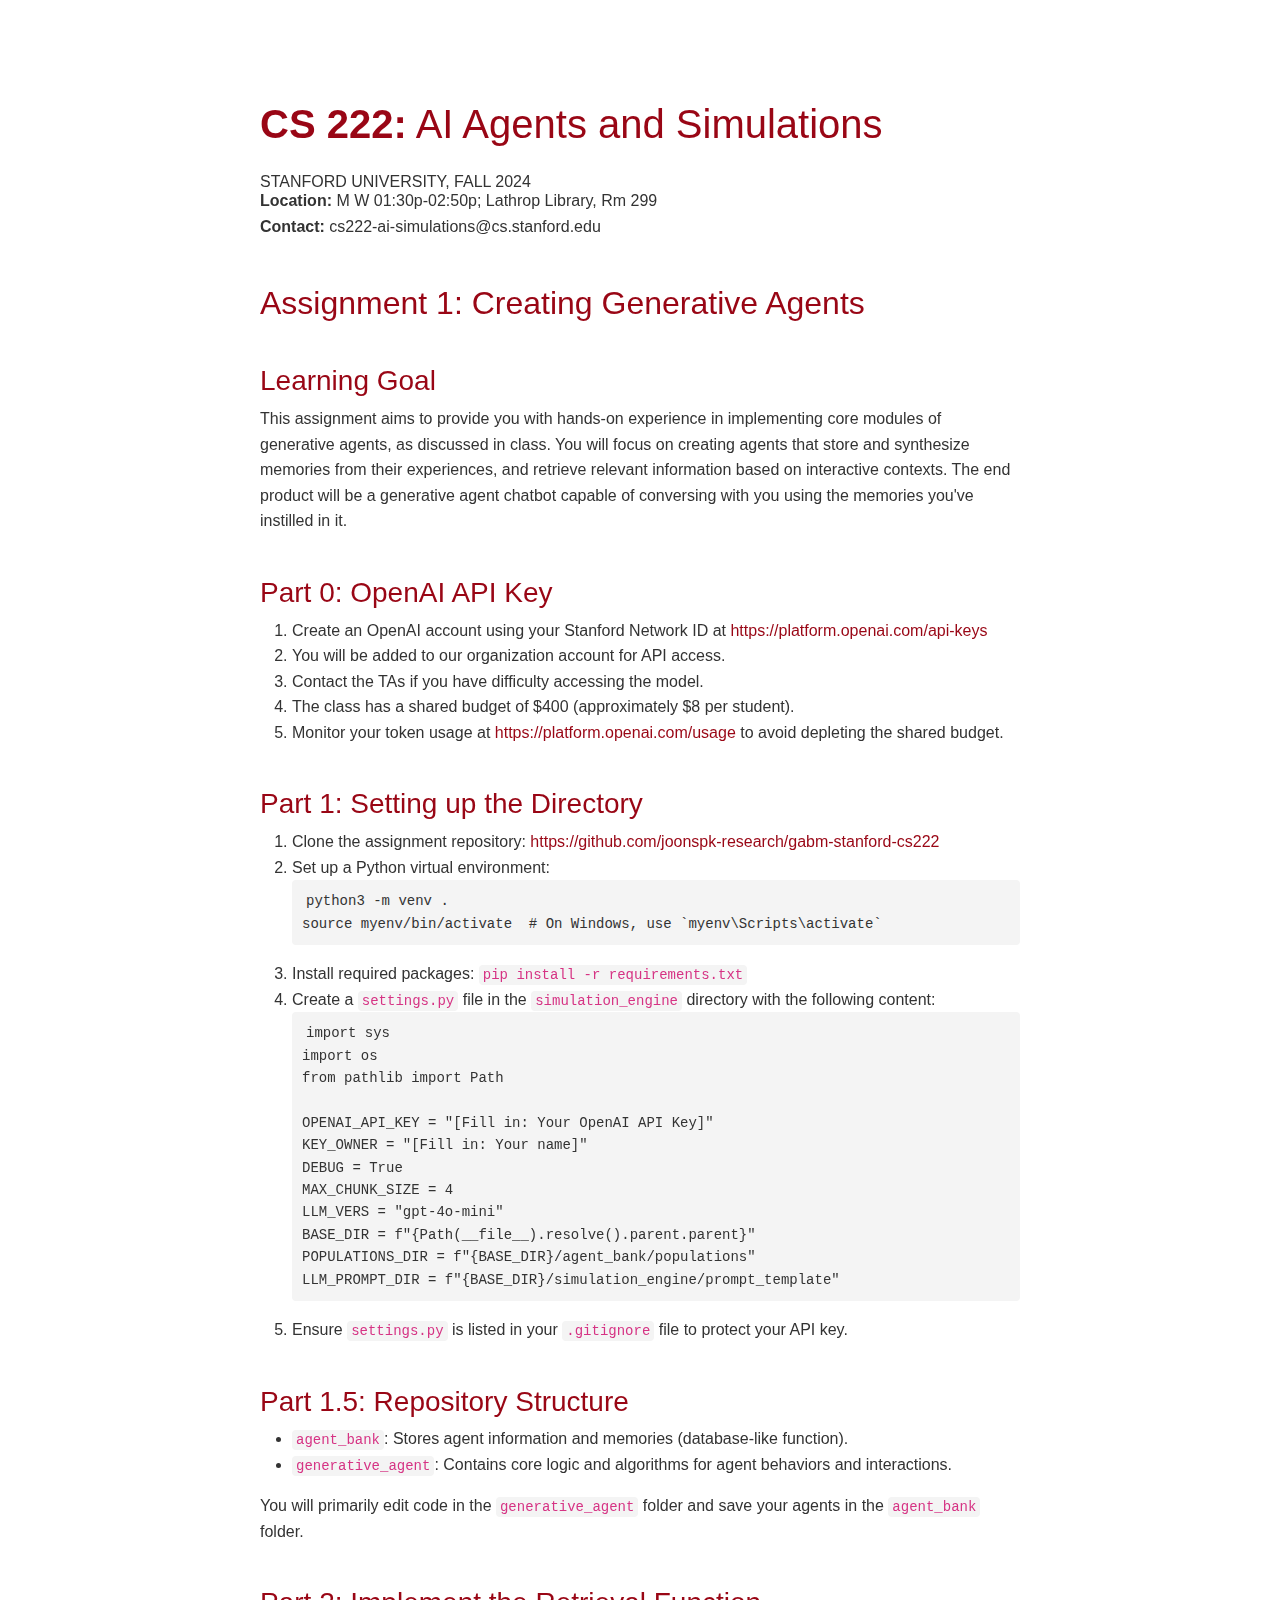
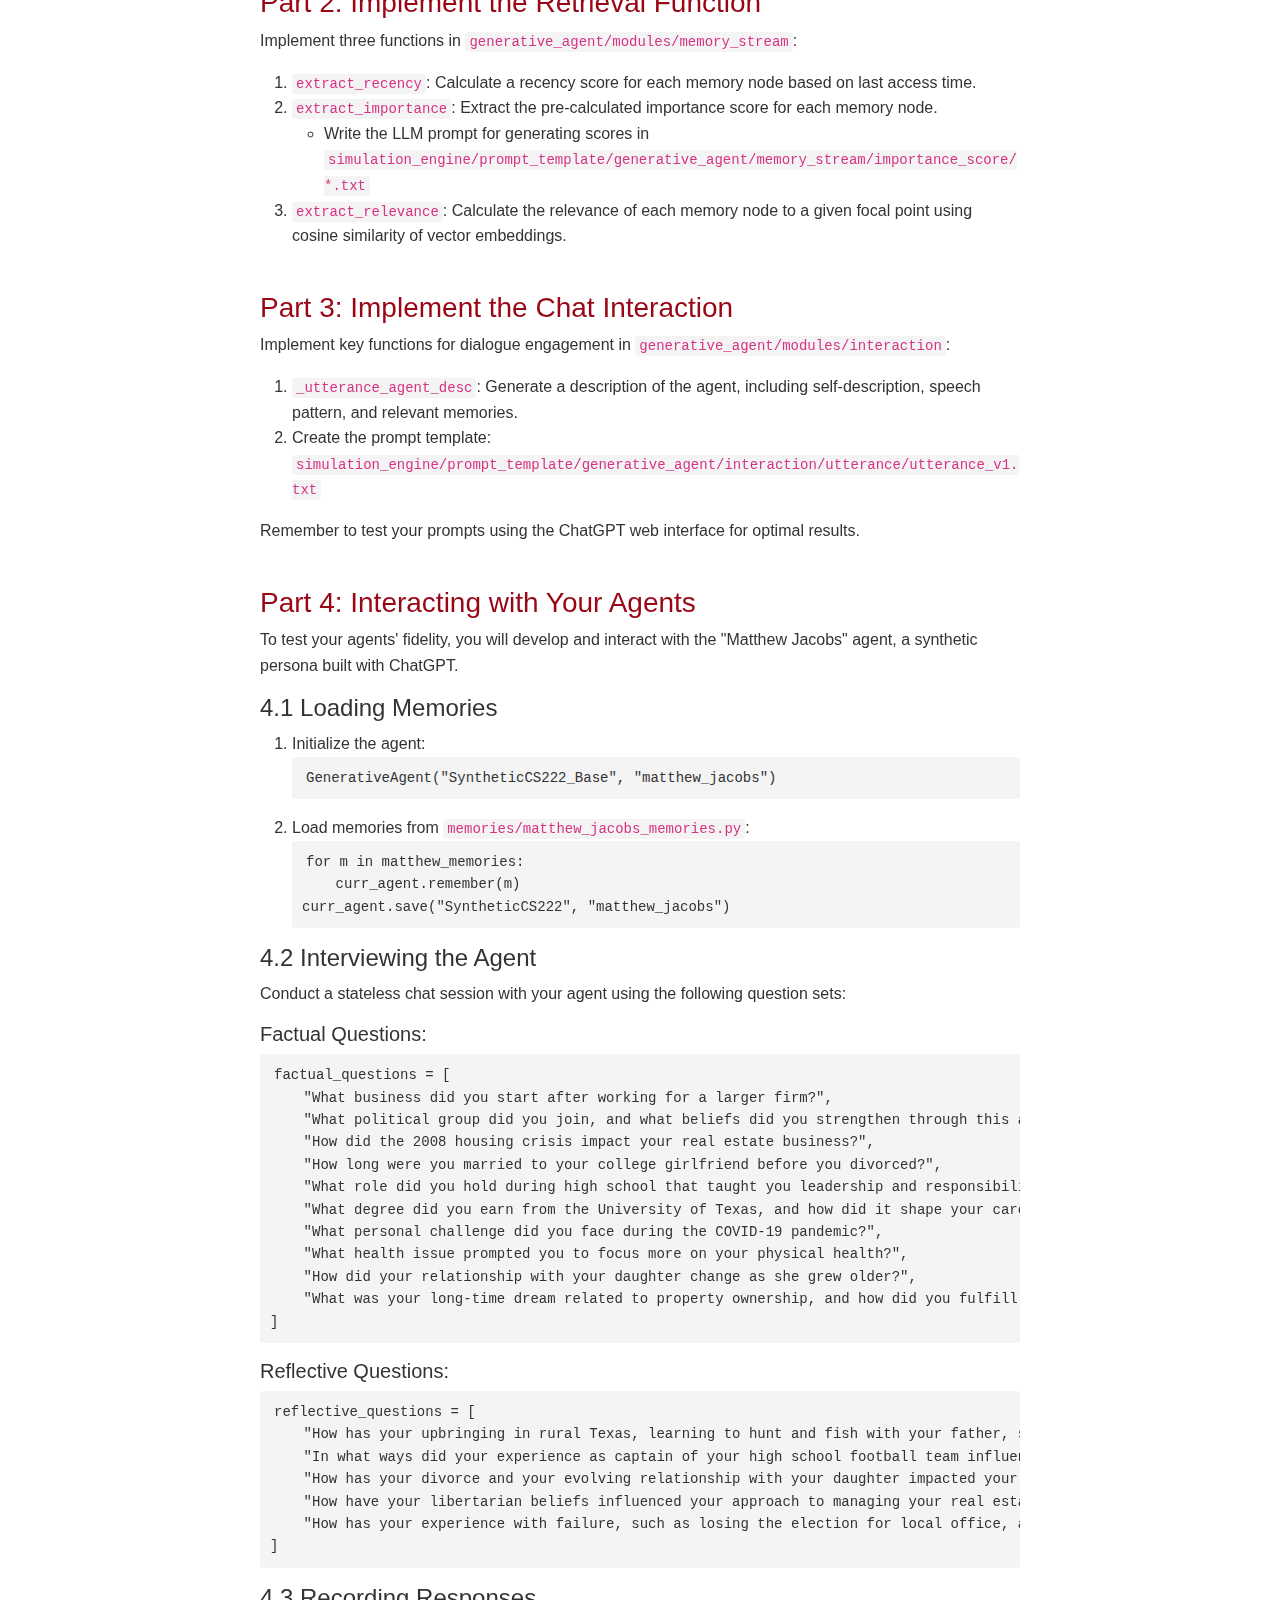
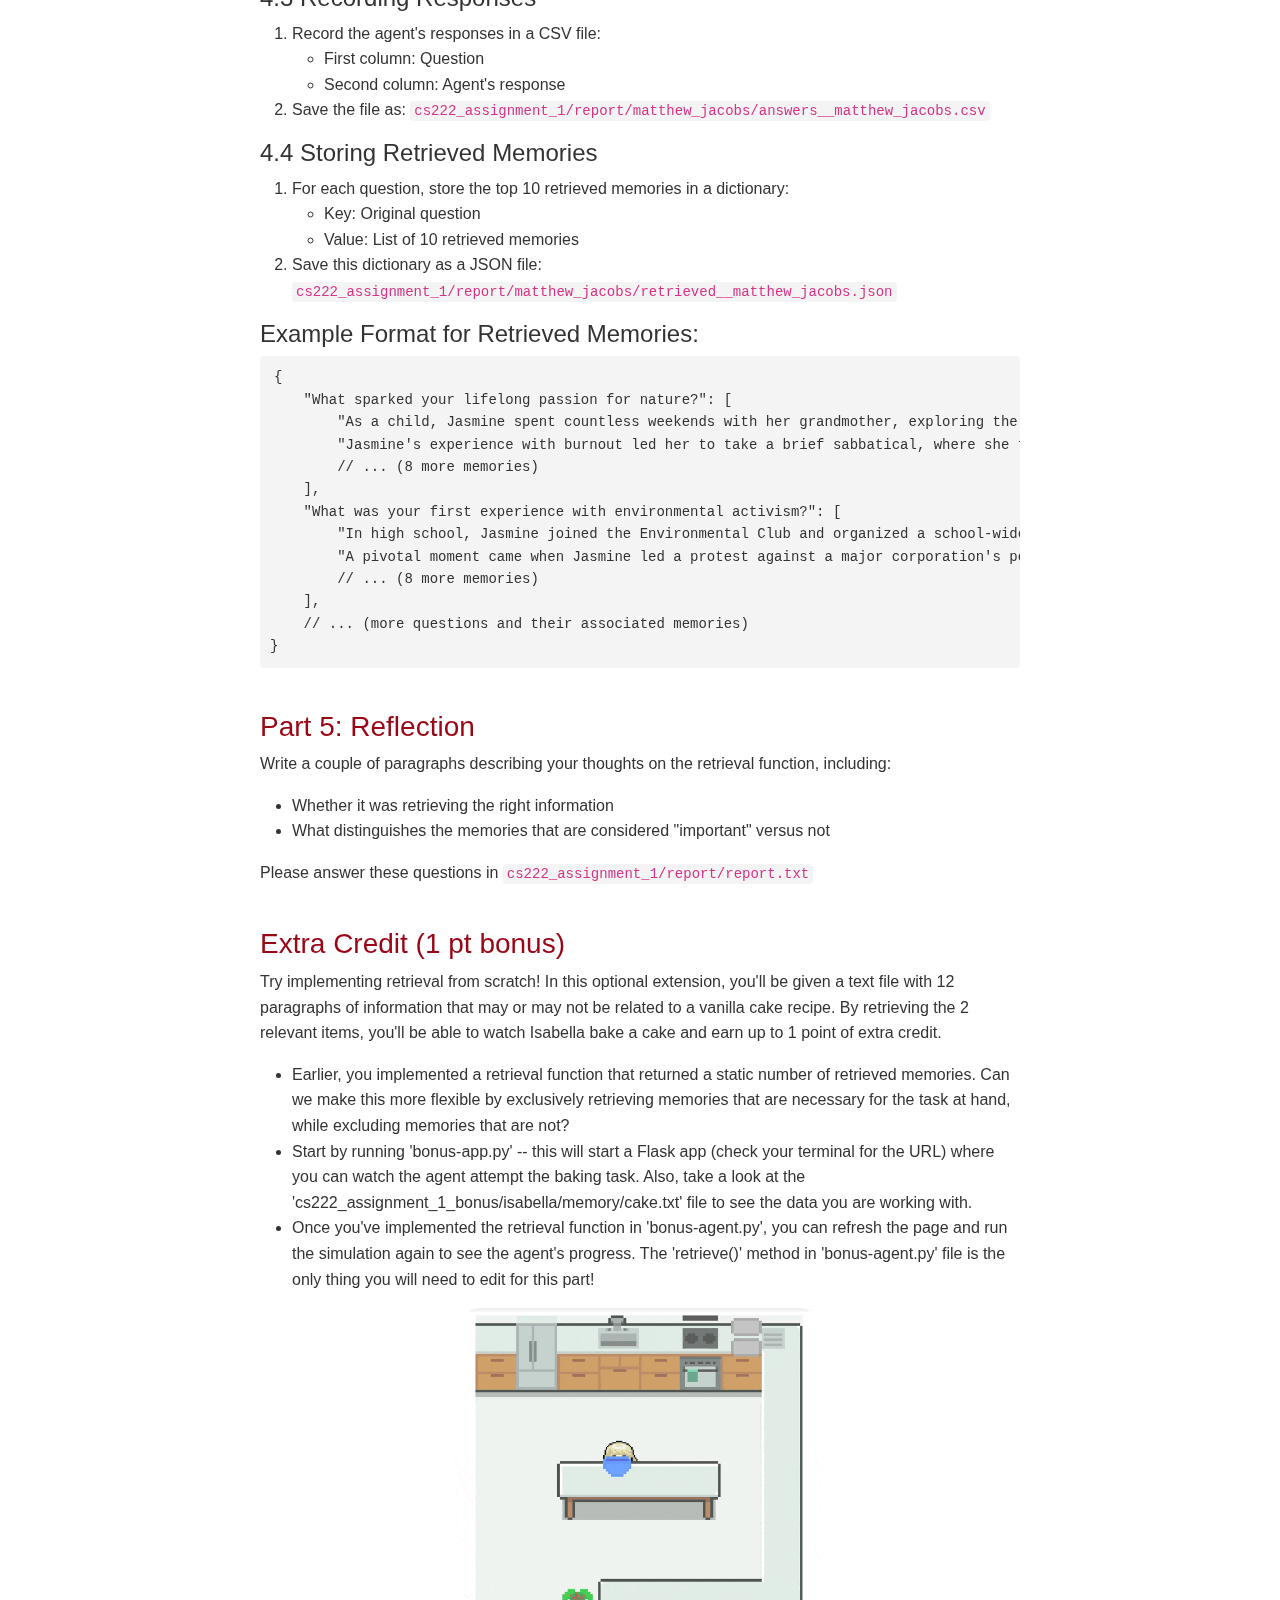
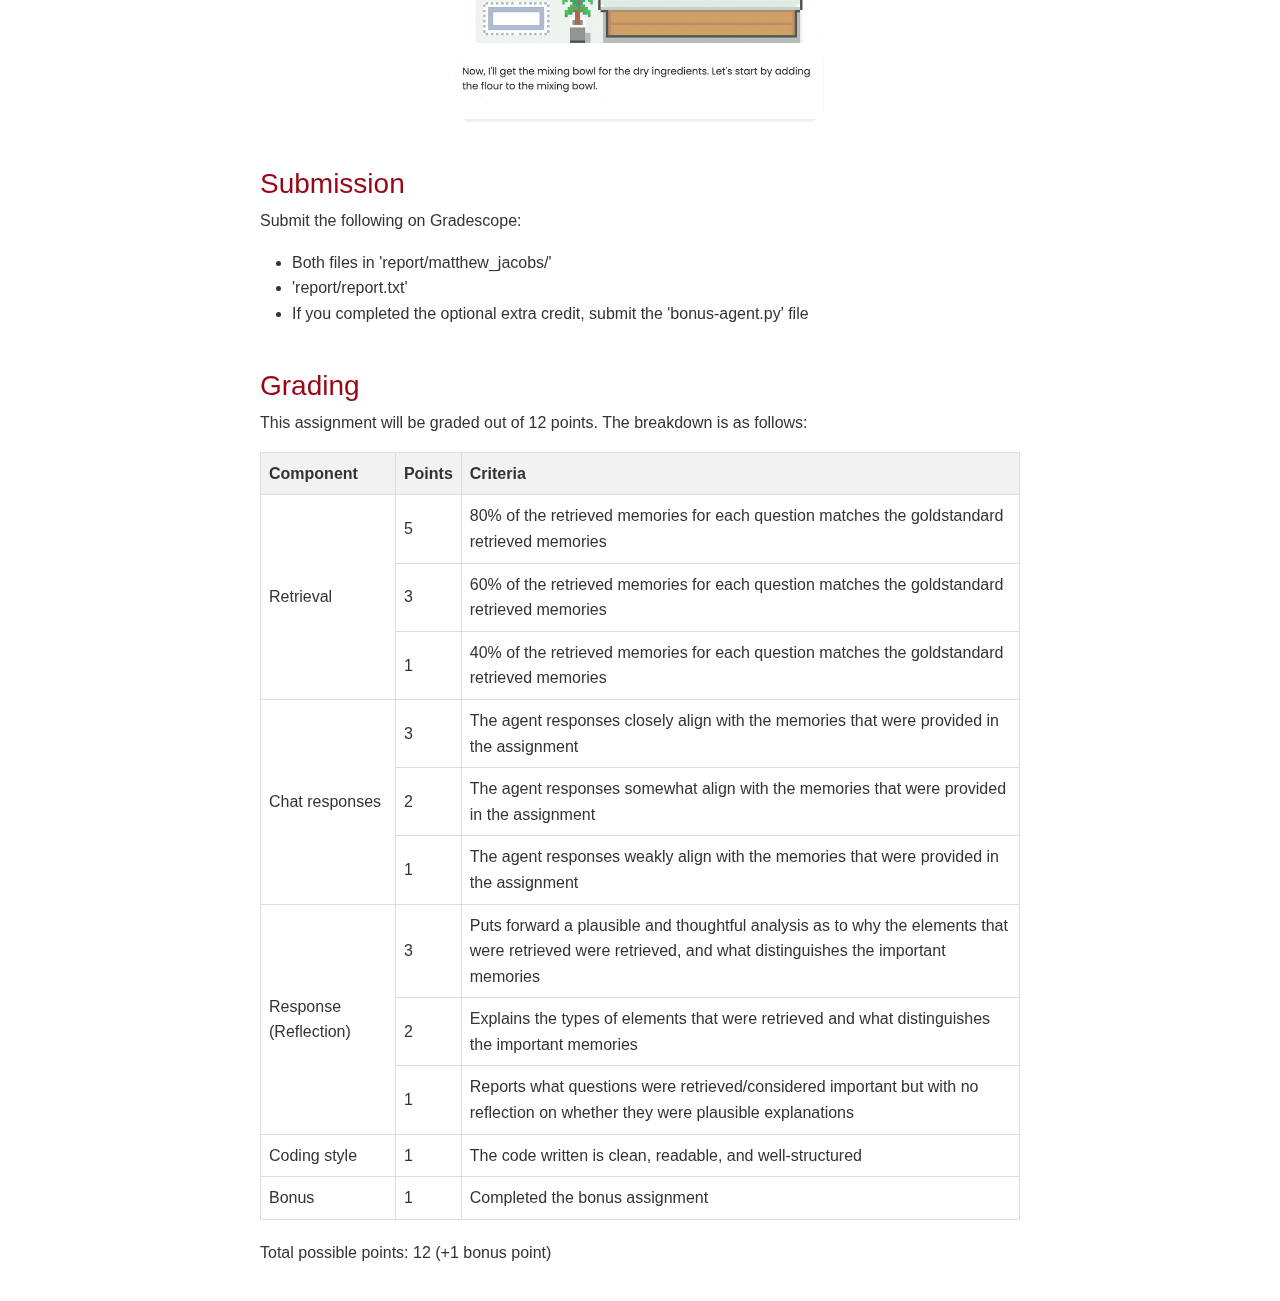
==== commit a354aa65: "Update assignment1.html" ====
--- a/assignment1.html
+++ b/assignment1.html
@@ -191,6 +191,11 @@
     <div class="extra-credit">
         <h3>Extra Credit (1 pt bonus)</h3>
         <p>Try implementing retrieval from scratch! In this optional extension, you'll be given a text file with 12 paragraphs of information that may or may not be related to a vanilla cake recipe. By retrieving the 2 relevant items, you'll be able to watch Isabella bake a cake and earn up to 1 point of extra credit.</p>
+        <ul>
+            <li>Earlier, you implemented a retrieval function that returned a static number of retrieved memories. Can we make this more flexible by exclusively retrieving memories that are necessary for the task at hand, while excluding memories that are not?</li>
+            <li>Start by running 'bonus-app.py' -- this will start a Flask app (check your terminal for the URL) where you can watch the agent attempt the baking task. Also, take a look at the 'cs222_assignment_1_bonus/isabella/memory/cake.txt' file to see the data you are working with.</li>
+            <li>Once you've implemented the retrieval function in 'bonus-agent.py', you can refresh the page and run the simulation again to see the agent's progress. The 'retrieve()' method in 'bonus-agent.py' file is the only thing you will need to edit for this part!</li>
+        </ul>
         <p style="text-align: center;">
             <img src="static_dir/img/Isabella.gif" style="width:50%; border-radius: 8%;">
         </p>
@@ -202,7 +207,7 @@
         <ul>
             <li>Both files in 'report/matthew_jacobs/'</li>
             <li>'report/report.txt'</li>
-            <li>If you completed the optional extra credit, submit the 'a1-bonus/agent.py' file</li>
+            <li>If you completed the optional extra credit, submit the 'bonus-agent.py' file</li>
         </ul>
     </div>
 
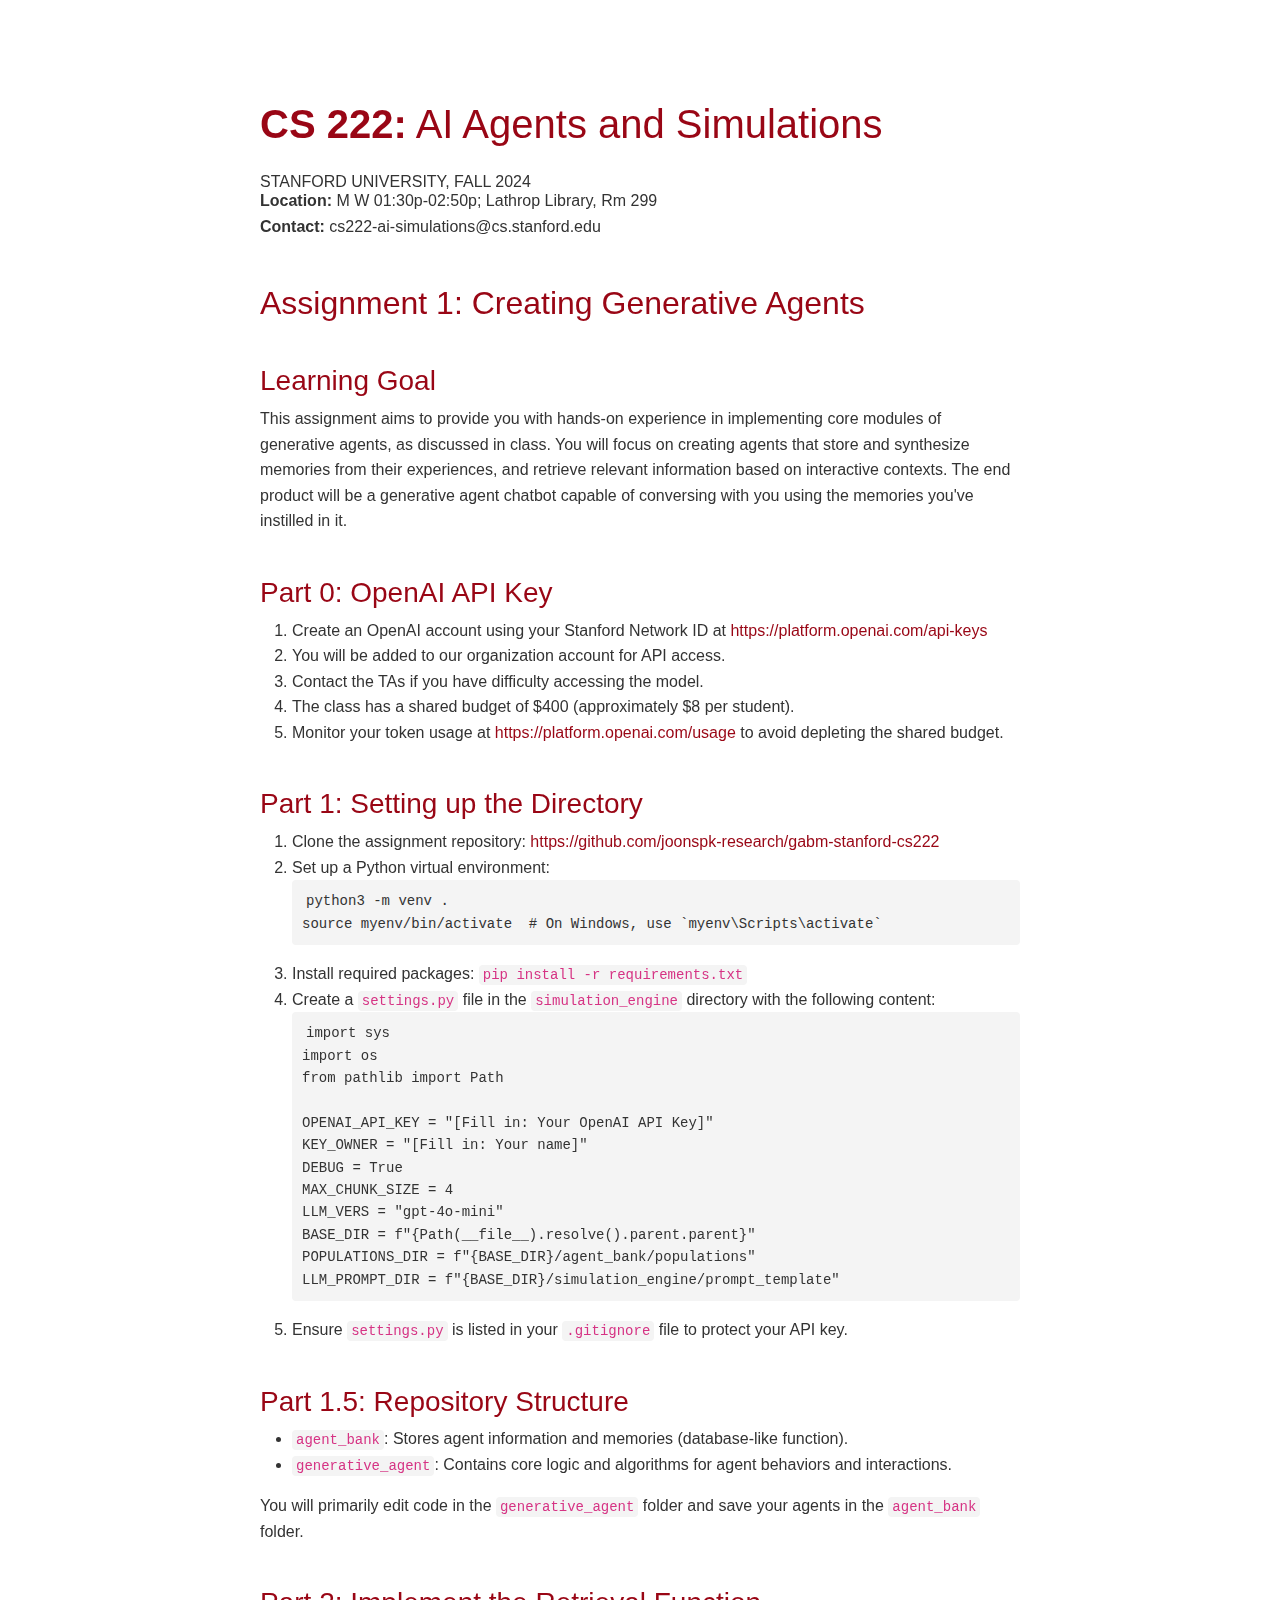
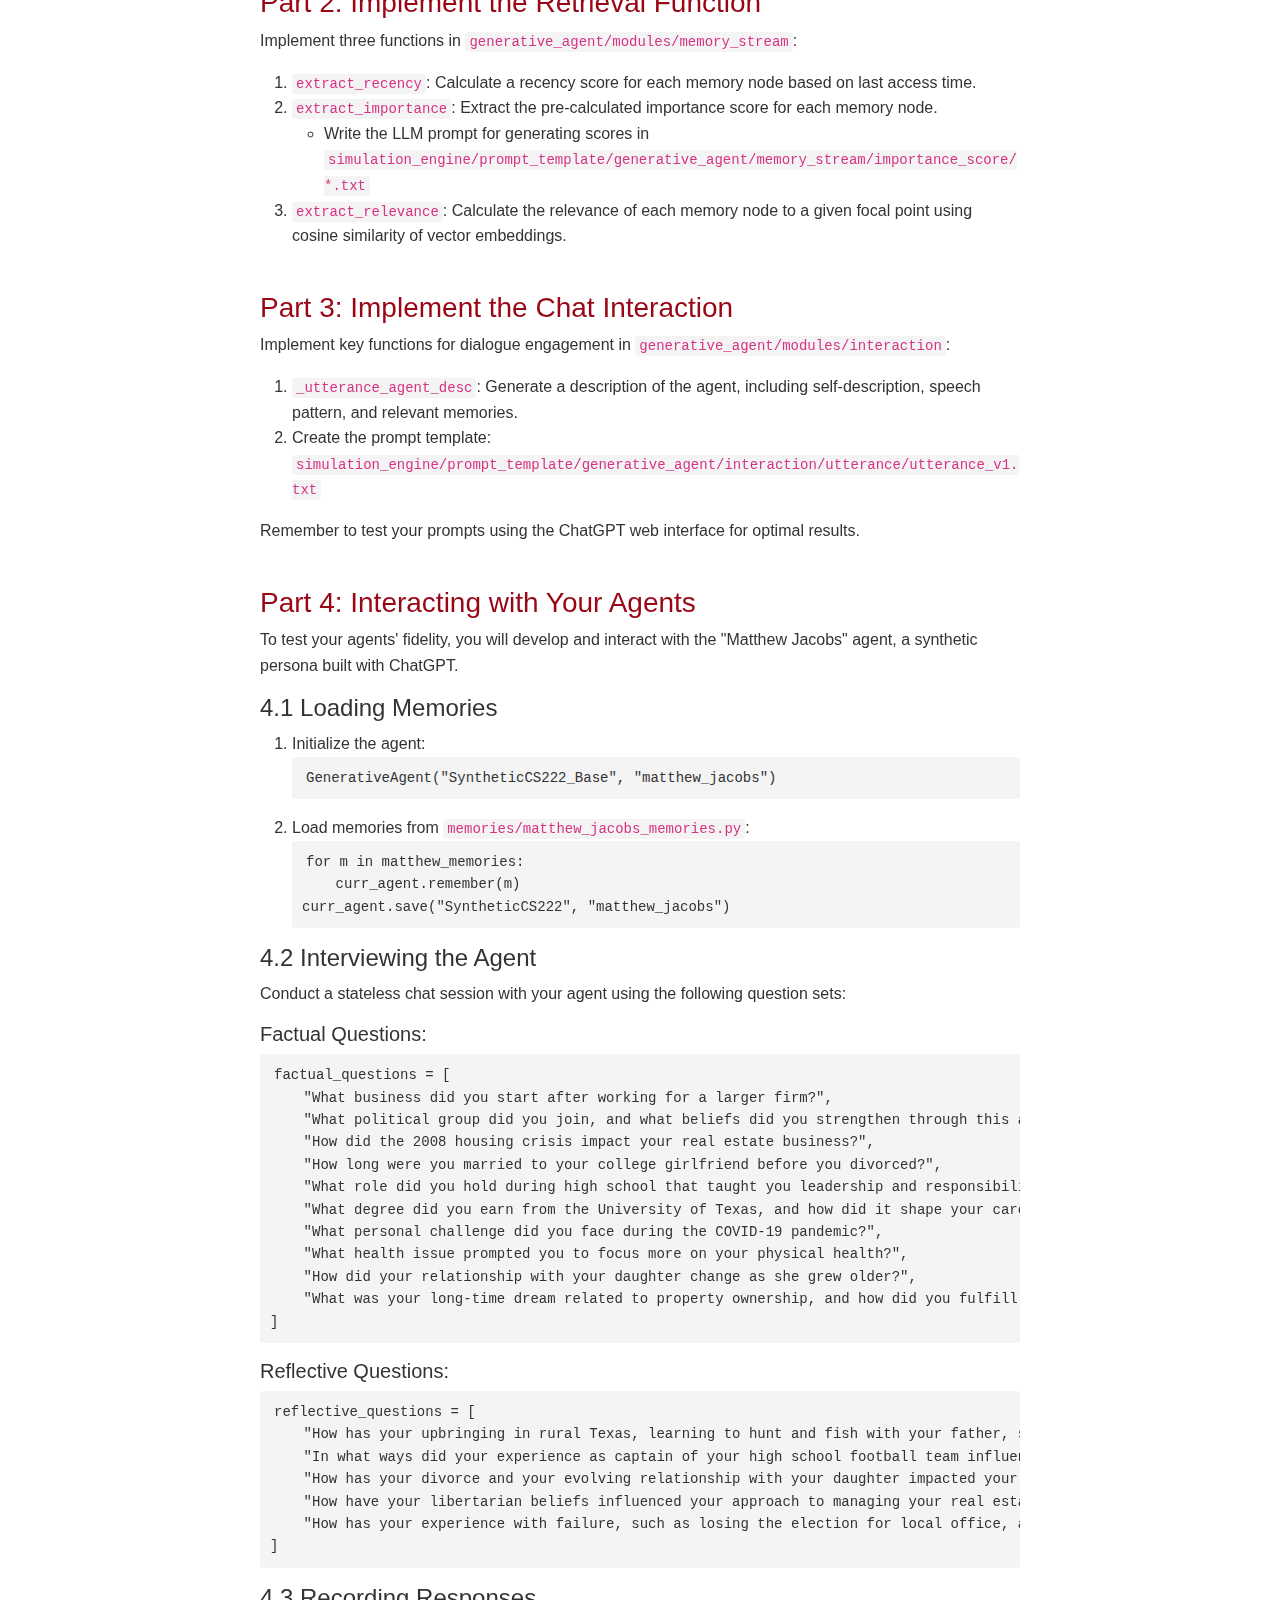
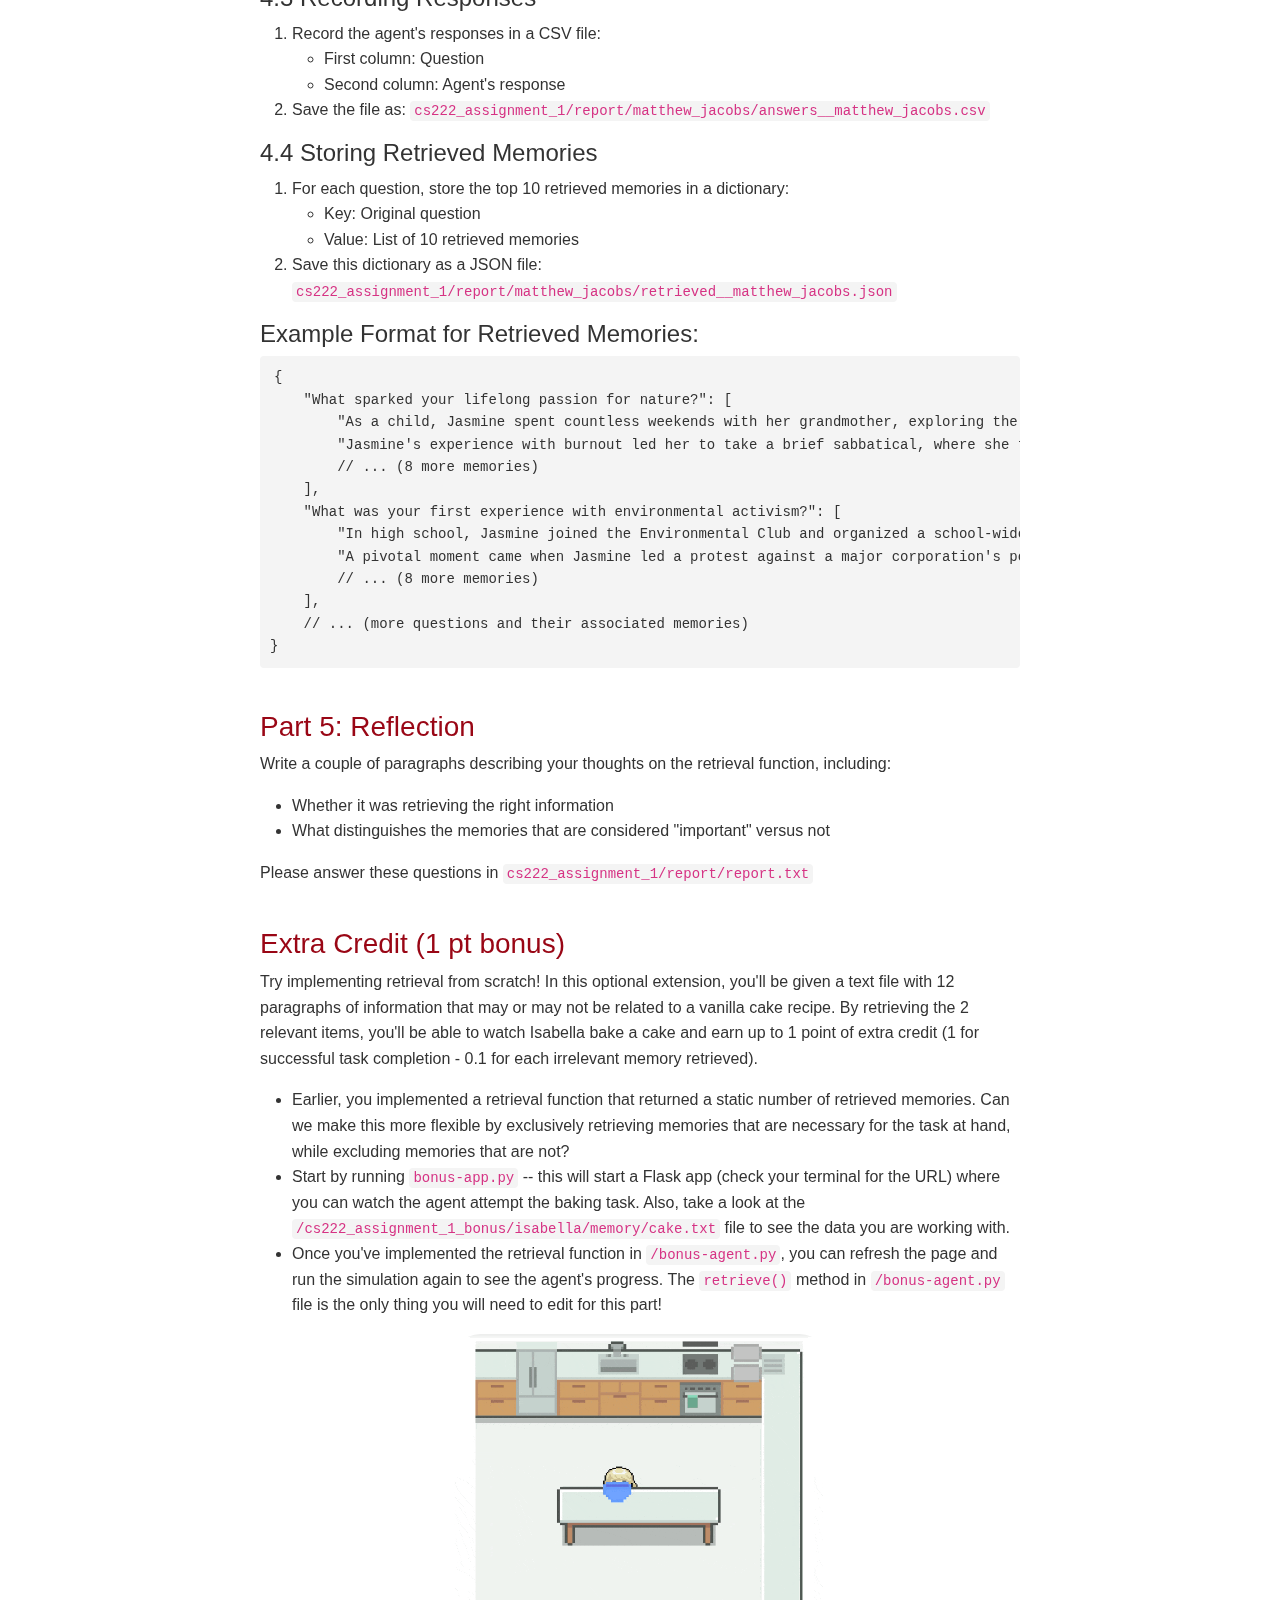
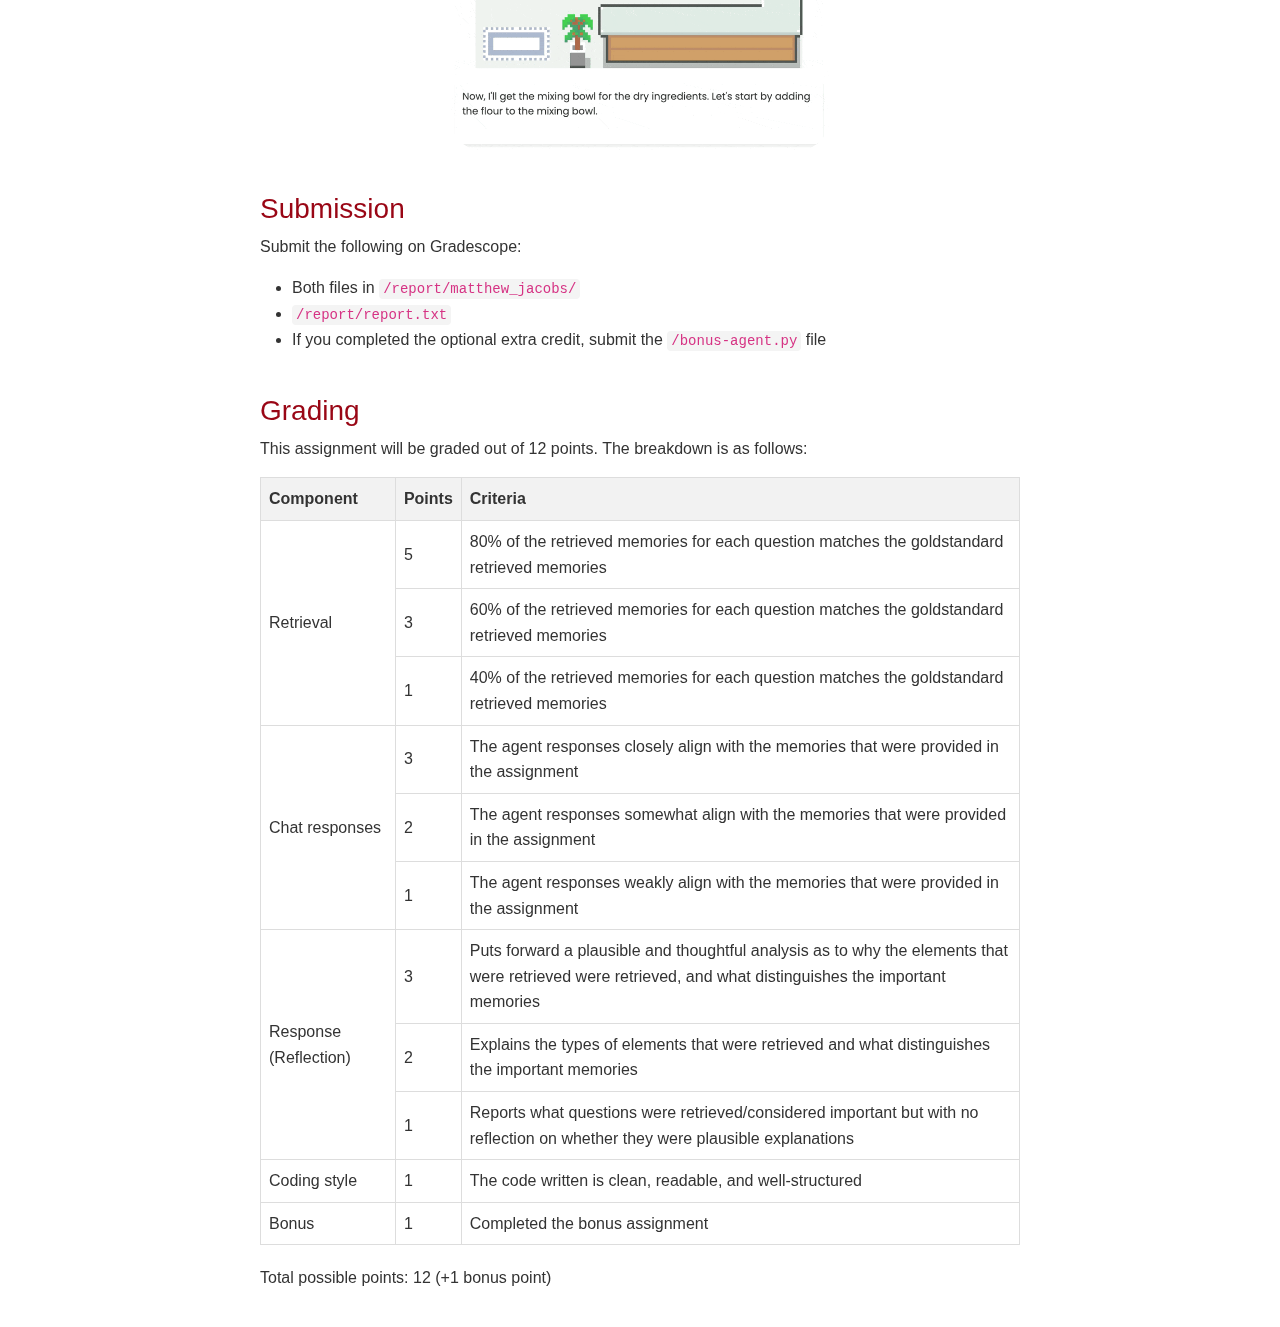
==== commit 585d110a: "formatting code" ====
--- a/assignment1.html
+++ b/assignment1.html
@@ -190,11 +190,11 @@
 
     <div class="extra-credit">
         <h3>Extra Credit (1 pt bonus)</h3>
-        <p>Try implementing retrieval from scratch! In this optional extension, you'll be given a text file with 12 paragraphs of information that may or may not be related to a vanilla cake recipe. By retrieving the 2 relevant items, you'll be able to watch Isabella bake a cake and earn up to 1 point of extra credit.</p>
+        <p>Try implementing retrieval from scratch! In this optional extension, you'll be given a text file with 12 paragraphs of information that may or may not be related to a vanilla cake recipe. By retrieving the 2 relevant items, you'll be able to watch Isabella bake a cake and earn up to 1 point of extra credit (1 for successful task completion - 0.1 for each irrelevant memory retrieved).</p>
         <ul>
             <li>Earlier, you implemented a retrieval function that returned a static number of retrieved memories. Can we make this more flexible by exclusively retrieving memories that are necessary for the task at hand, while excluding memories that are not?</li>
-            <li>Start by running 'bonus-app.py' -- this will start a Flask app (check your terminal for the URL) where you can watch the agent attempt the baking task. Also, take a look at the 'cs222_assignment_1_bonus/isabella/memory/cake.txt' file to see the data you are working with.</li>
-            <li>Once you've implemented the retrieval function in 'bonus-agent.py', you can refresh the page and run the simulation again to see the agent's progress. The 'retrieve()' method in 'bonus-agent.py' file is the only thing you will need to edit for this part!</li>
+            <li>Start by running <code>bonus-app.py</code> -- this will start a Flask app (check your terminal for the URL) where you can watch the agent attempt the baking task. Also, take a look at the <code>/cs222_assignment_1_bonus/isabella/memory/cake.txt</code> file to see the data you are working with.</li>
+            <li>Once you've implemented the retrieval function in <code>/bonus-agent.py</code>, you can refresh the page and run the simulation again to see the agent's progress. The <code>retrieve()</code> method in <code>/bonus-agent.py</code> file is the only thing you will need to edit for this part!</li>
         </ul>
         <p style="text-align: center;">
             <img src="static_dir/img/Isabella.gif" style="width:50%; border-radius: 8%;">
@@ -205,9 +205,9 @@
         <h3>Submission</h3>
         <p>Submit the following on Gradescope:</p>
         <ul>
-            <li>Both files in 'report/matthew_jacobs/'</li>
-            <li>'report/report.txt'</li>
-            <li>If you completed the optional extra credit, submit the 'bonus-agent.py' file</li>
+            <li>Both files in <code>/report/matthew_jacobs/</code></li>
+            <li><code>/report/report.txt</code></li>
+            <li>If you completed the optional extra credit, submit the <code>/bonus-agent.py</code> file</li>
         </ul>
     </div>
 
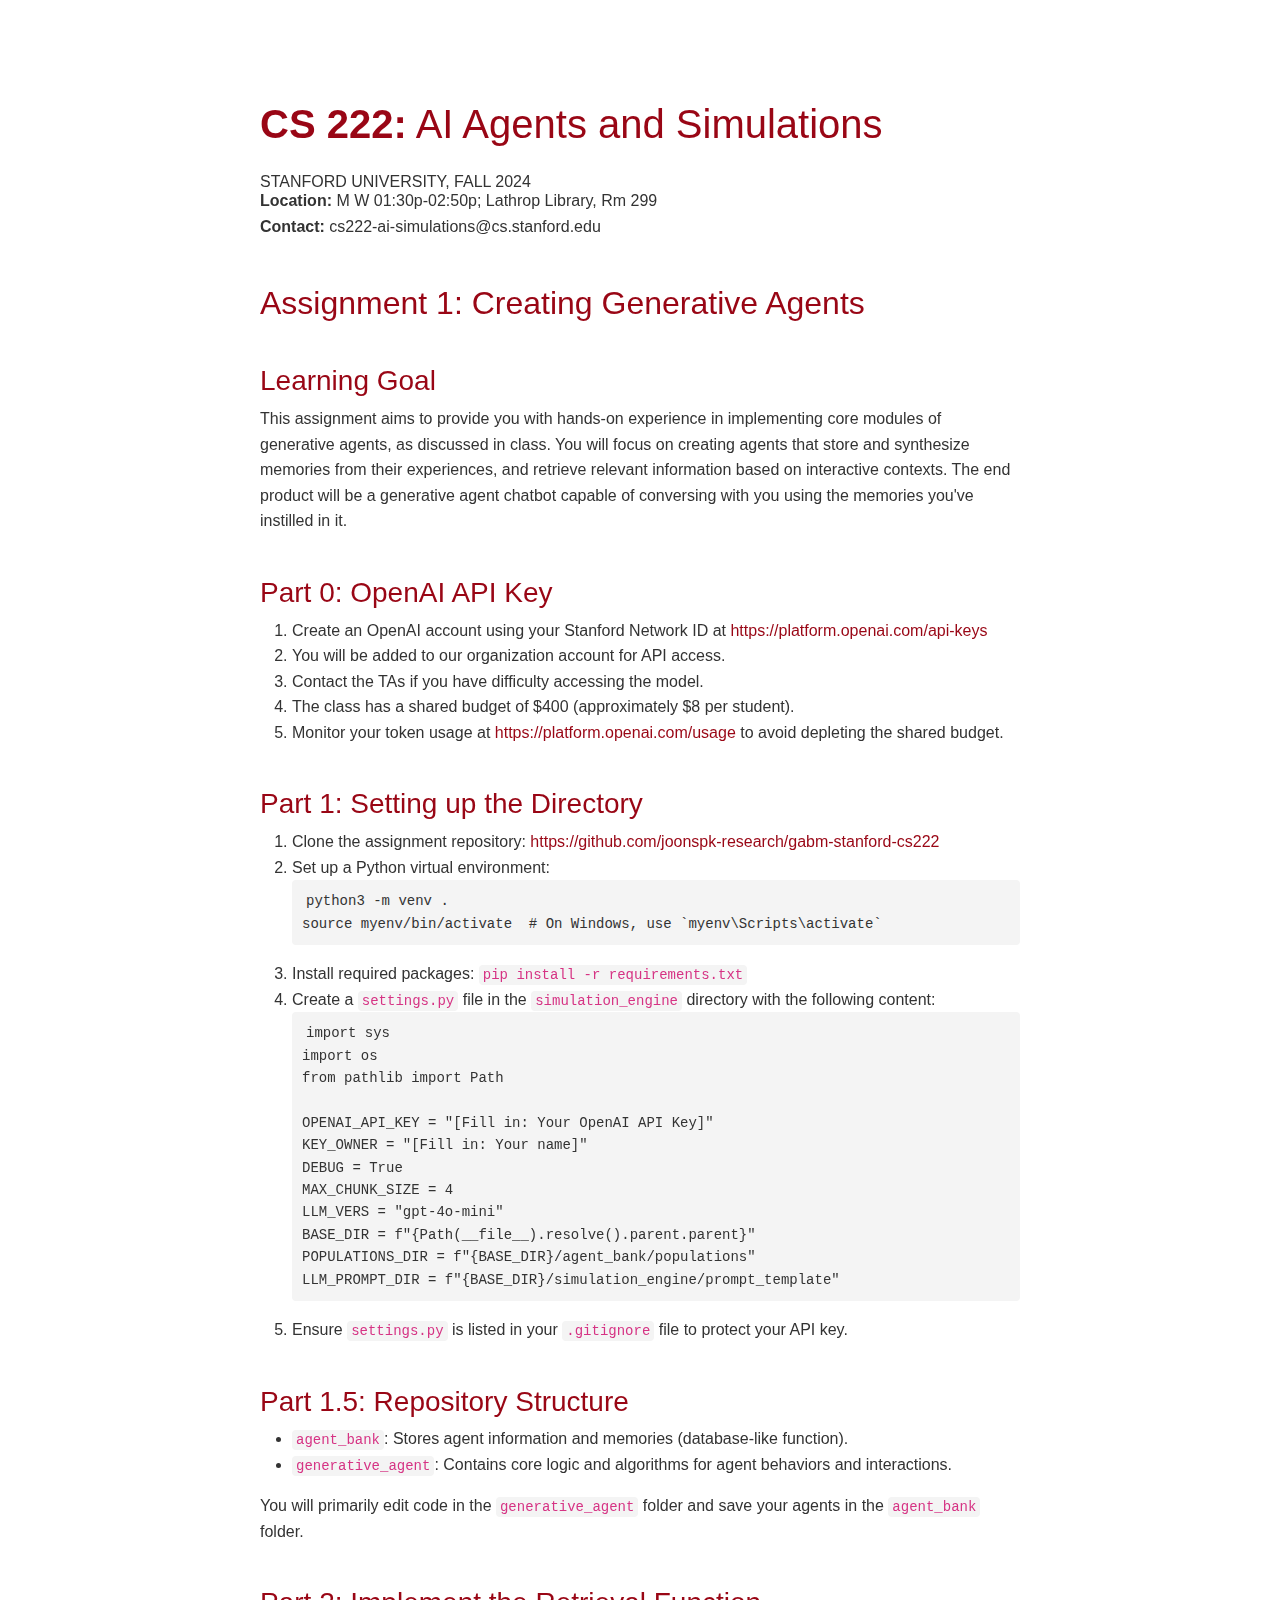
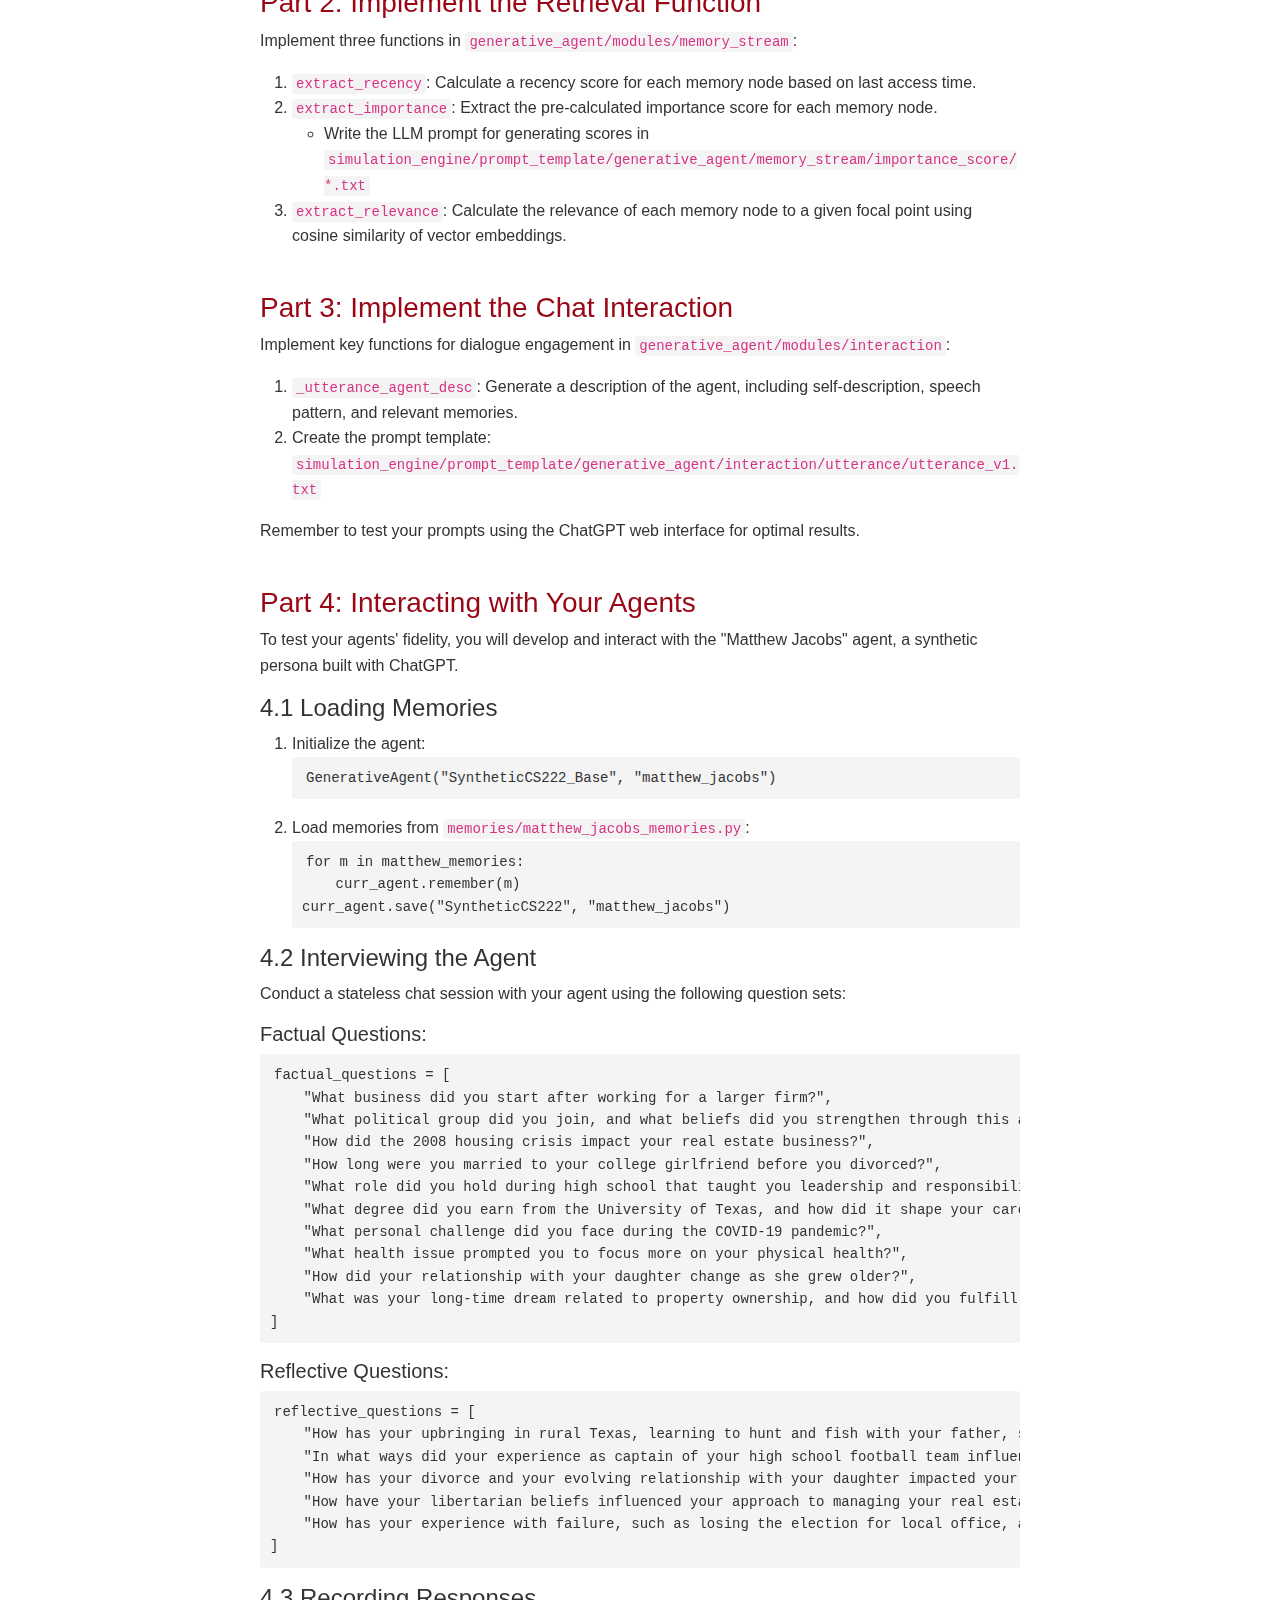
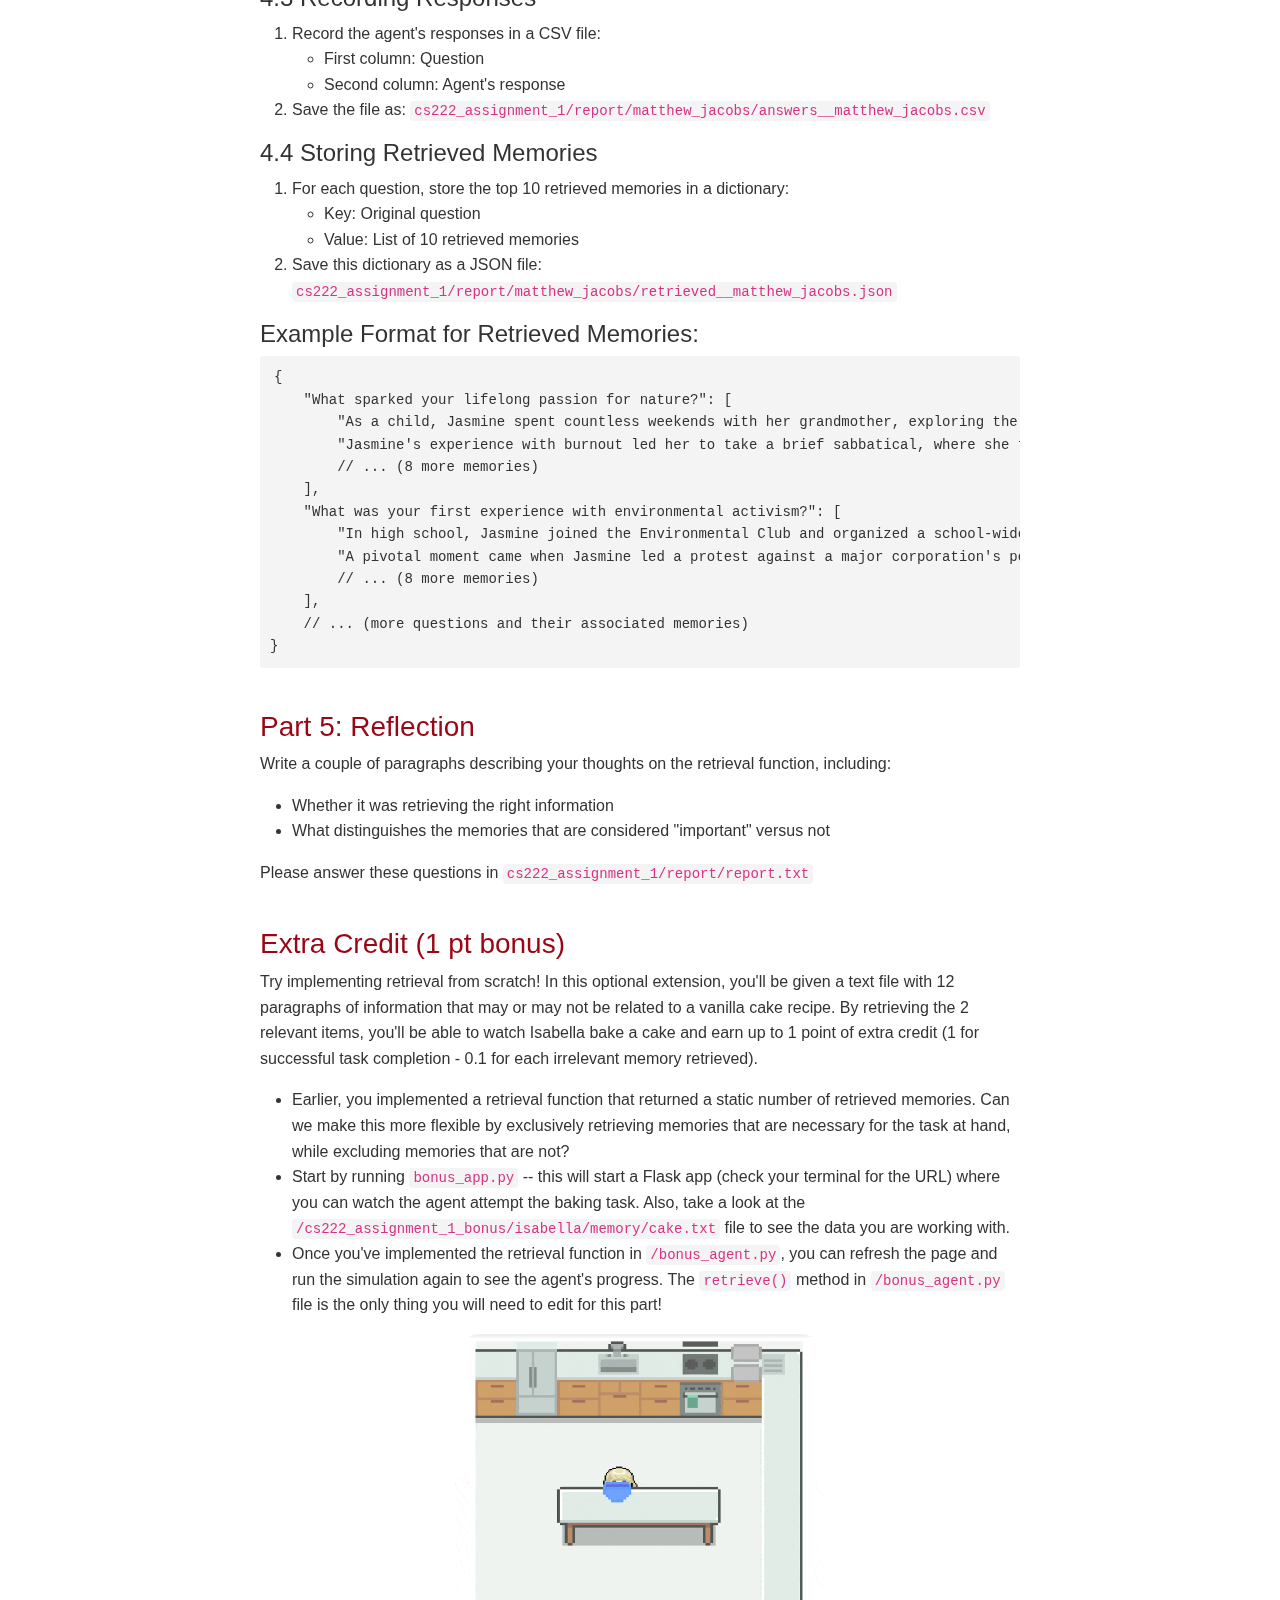
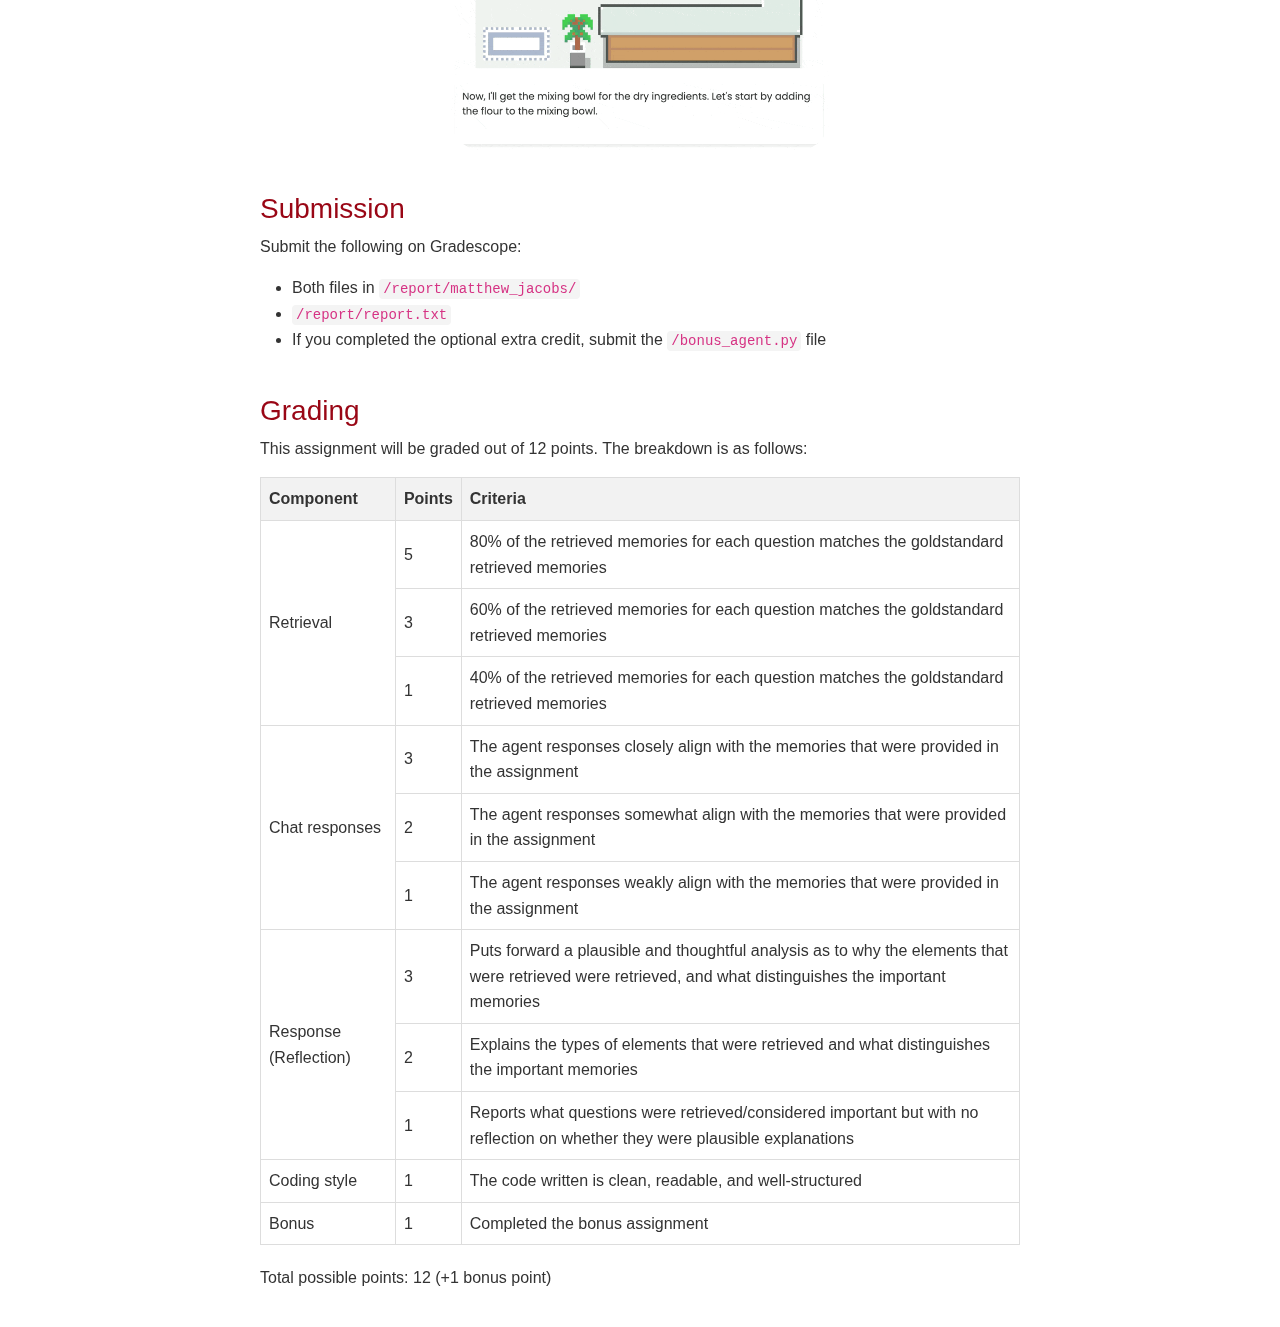
==== commit b097ee7c: "filename fix" ====
--- a/assignment1.html
+++ b/assignment1.html
@@ -193,8 +193,8 @@
         <p>Try implementing retrieval from scratch! In this optional extension, you'll be given a text file with 12 paragraphs of information that may or may not be related to a vanilla cake recipe. By retrieving the 2 relevant items, you'll be able to watch Isabella bake a cake and earn up to 1 point of extra credit (1 for successful task completion - 0.1 for each irrelevant memory retrieved).</p>
         <ul>
             <li>Earlier, you implemented a retrieval function that returned a static number of retrieved memories. Can we make this more flexible by exclusively retrieving memories that are necessary for the task at hand, while excluding memories that are not?</li>
-            <li>Start by running <code>bonus-app.py</code> -- this will start a Flask app (check your terminal for the URL) where you can watch the agent attempt the baking task. Also, take a look at the <code>/cs222_assignment_1_bonus/isabella/memory/cake.txt</code> file to see the data you are working with.</li>
-            <li>Once you've implemented the retrieval function in <code>/bonus-agent.py</code>, you can refresh the page and run the simulation again to see the agent's progress. The <code>retrieve()</code> method in <code>/bonus-agent.py</code> file is the only thing you will need to edit for this part!</li>
+            <li>Start by running <code>bonus_app.py</code> -- this will start a Flask app (check your terminal for the URL) where you can watch the agent attempt the baking task. Also, take a look at the <code>/cs222_assignment_1_bonus/isabella/memory/cake.txt</code> file to see the data you are working with.</li>
+            <li>Once you've implemented the retrieval function in <code>/bonus_agent.py</code>, you can refresh the page and run the simulation again to see the agent's progress. The <code>retrieve()</code> method in <code>/bonus_agent.py</code> file is the only thing you will need to edit for this part!</li>
         </ul>
         <p style="text-align: center;">
             <img src="static_dir/img/Isabella.gif" style="width:50%; border-radius: 8%;">
@@ -207,7 +207,7 @@
         <ul>
             <li>Both files in <code>/report/matthew_jacobs/</code></li>
             <li><code>/report/report.txt</code></li>
-            <li>If you completed the optional extra credit, submit the <code>/bonus-agent.py</code> file</li>
+            <li>If you completed the optional extra credit, submit the <code>/bonus_agent.py</code> file</li>
         </ul>
     </div>
 
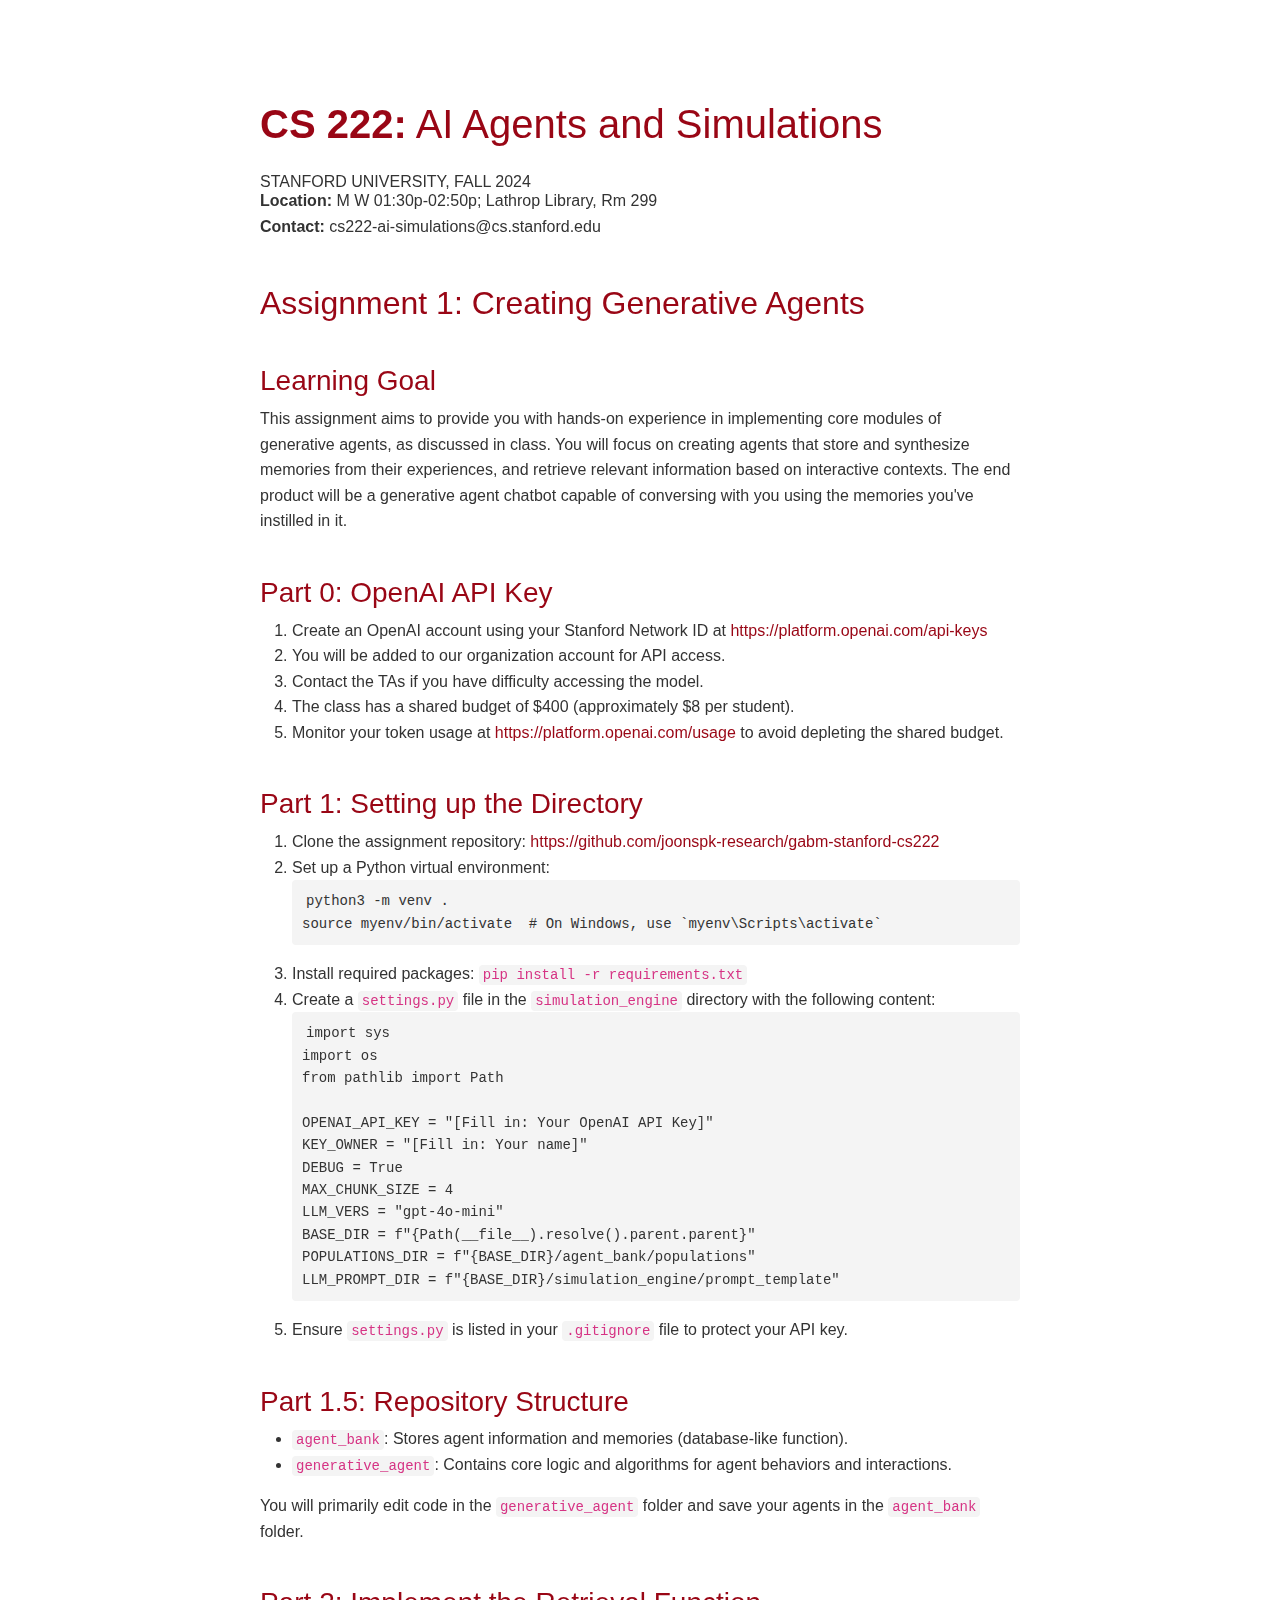
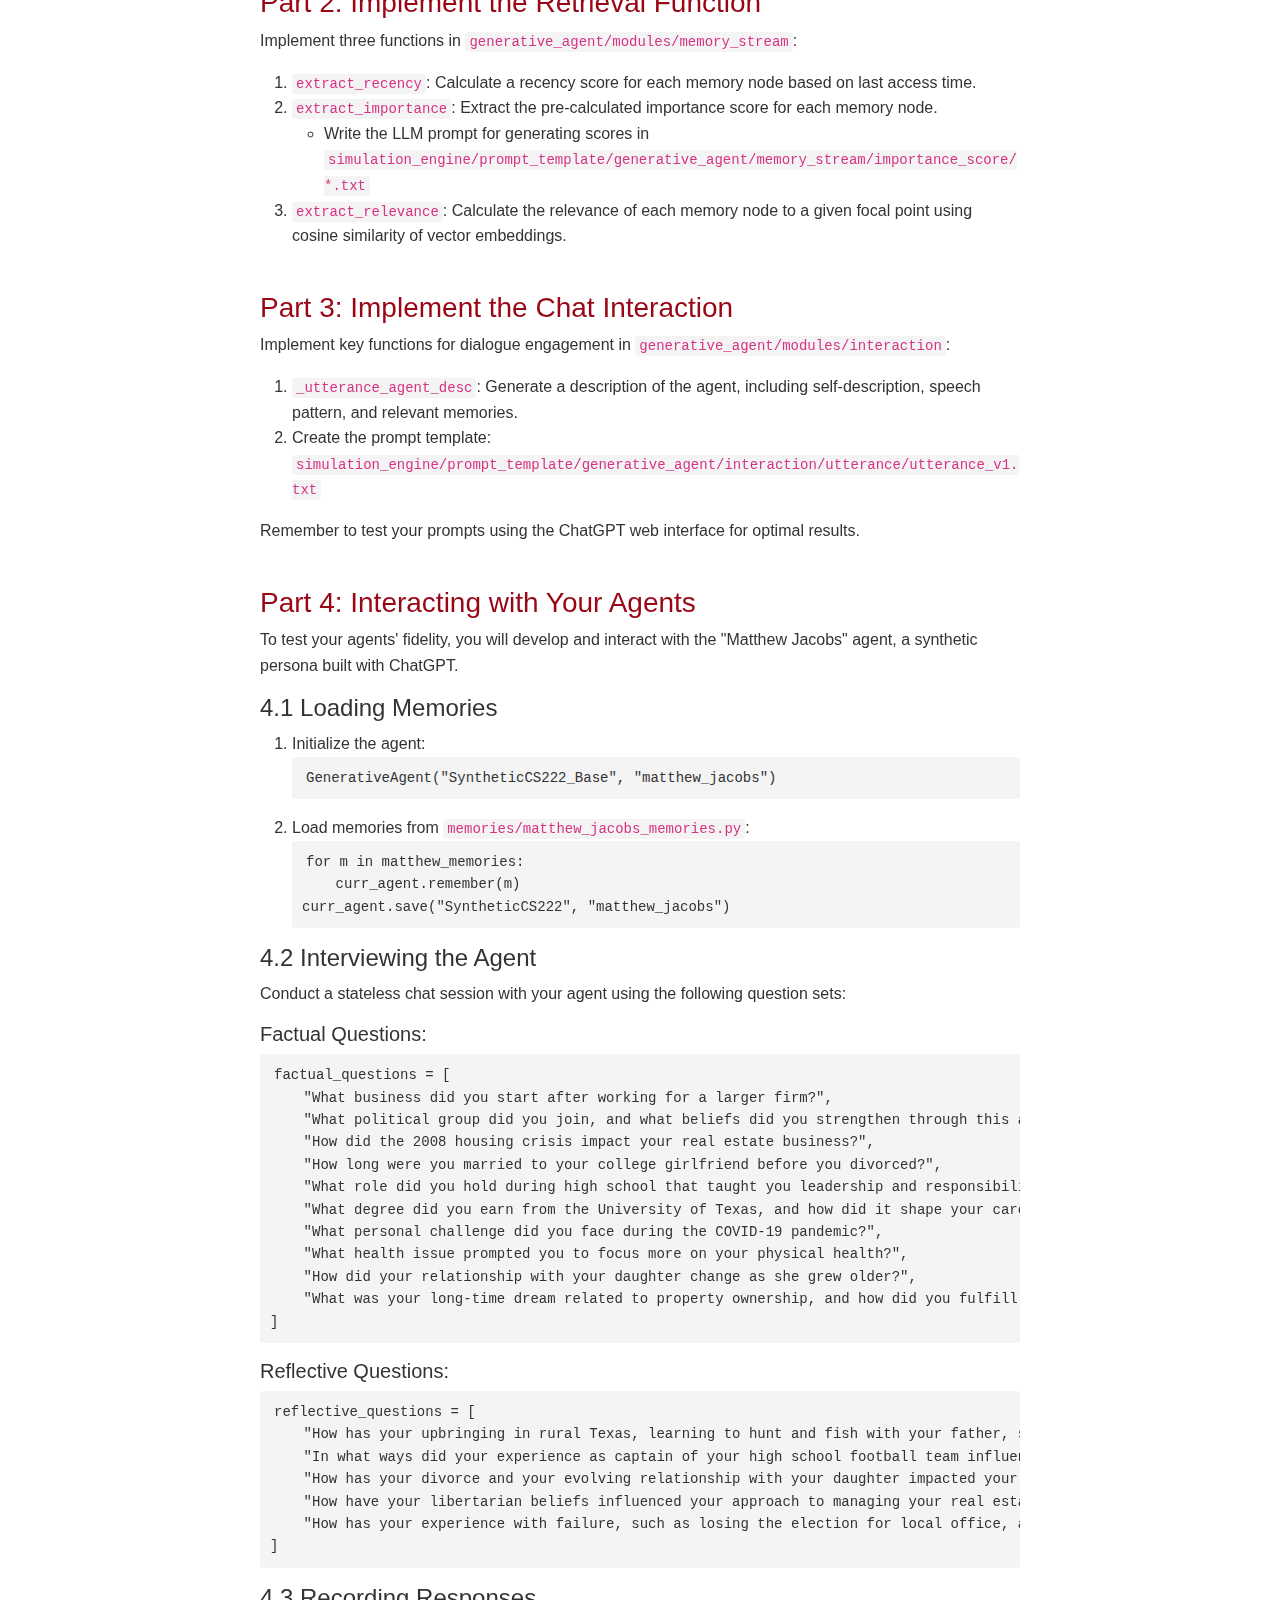
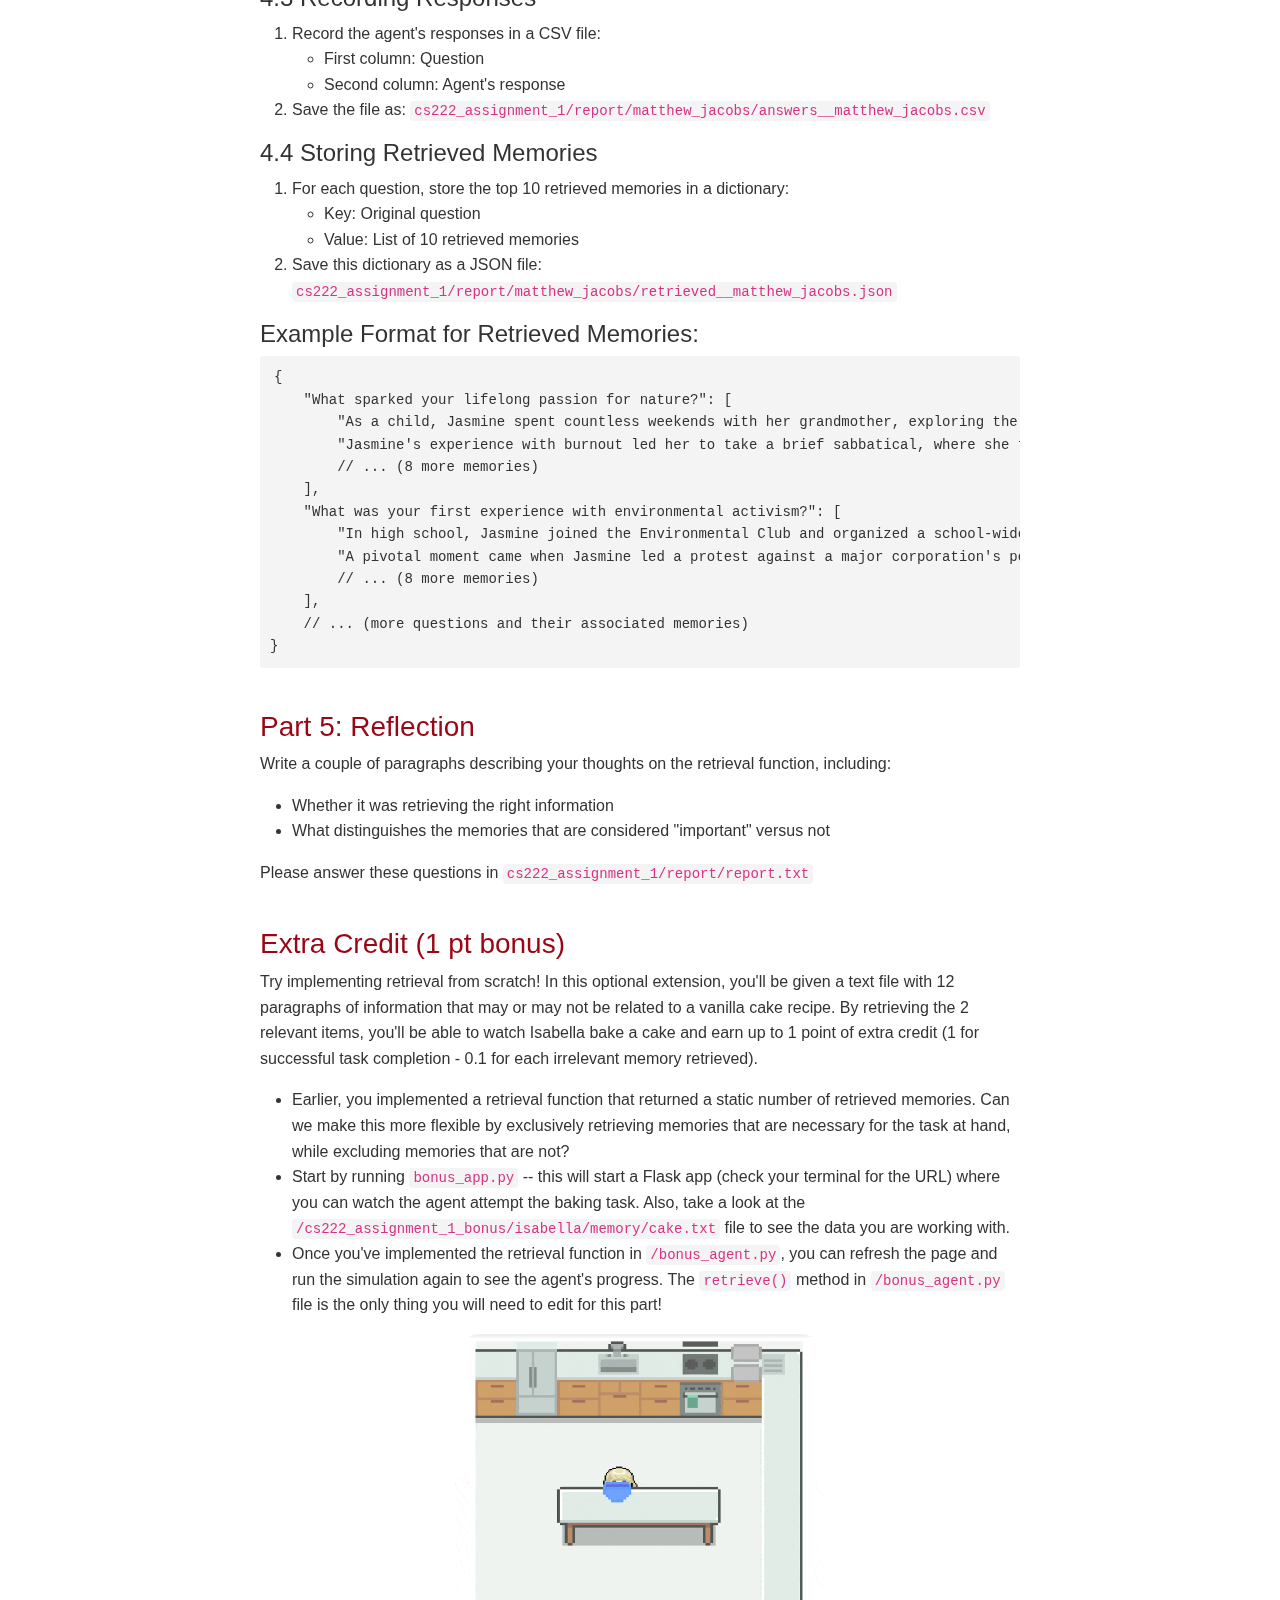
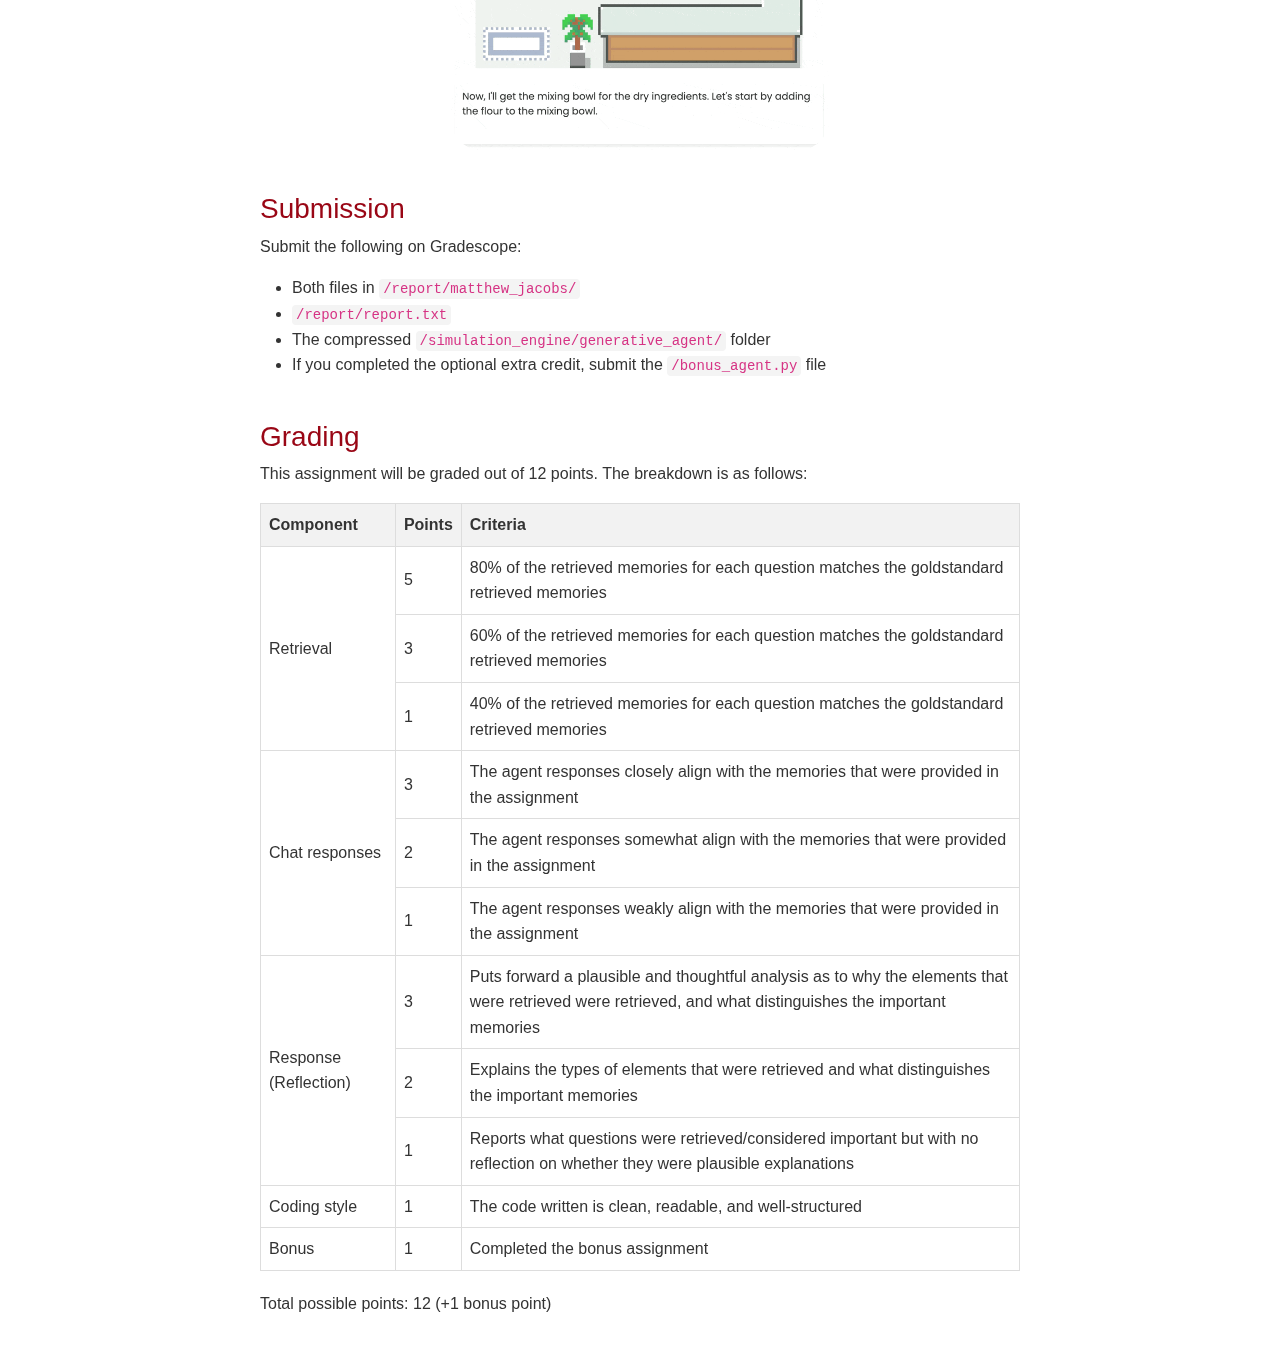
==== commit 9cd7eb01: "Update assignment1.html" ====
--- a/assignment1.html
+++ b/assignment1.html
@@ -207,6 +207,7 @@
         <ul>
             <li>Both files in <code>/report/matthew_jacobs/</code></li>
             <li><code>/report/report.txt</code></li>
+            <li>The compressed <code>/simulation_engine/generative_agent/</code> folder</li>
             <li>If you completed the optional extra credit, submit the <code>/bonus_agent.py</code> file</li>
         </ul>
     </div>
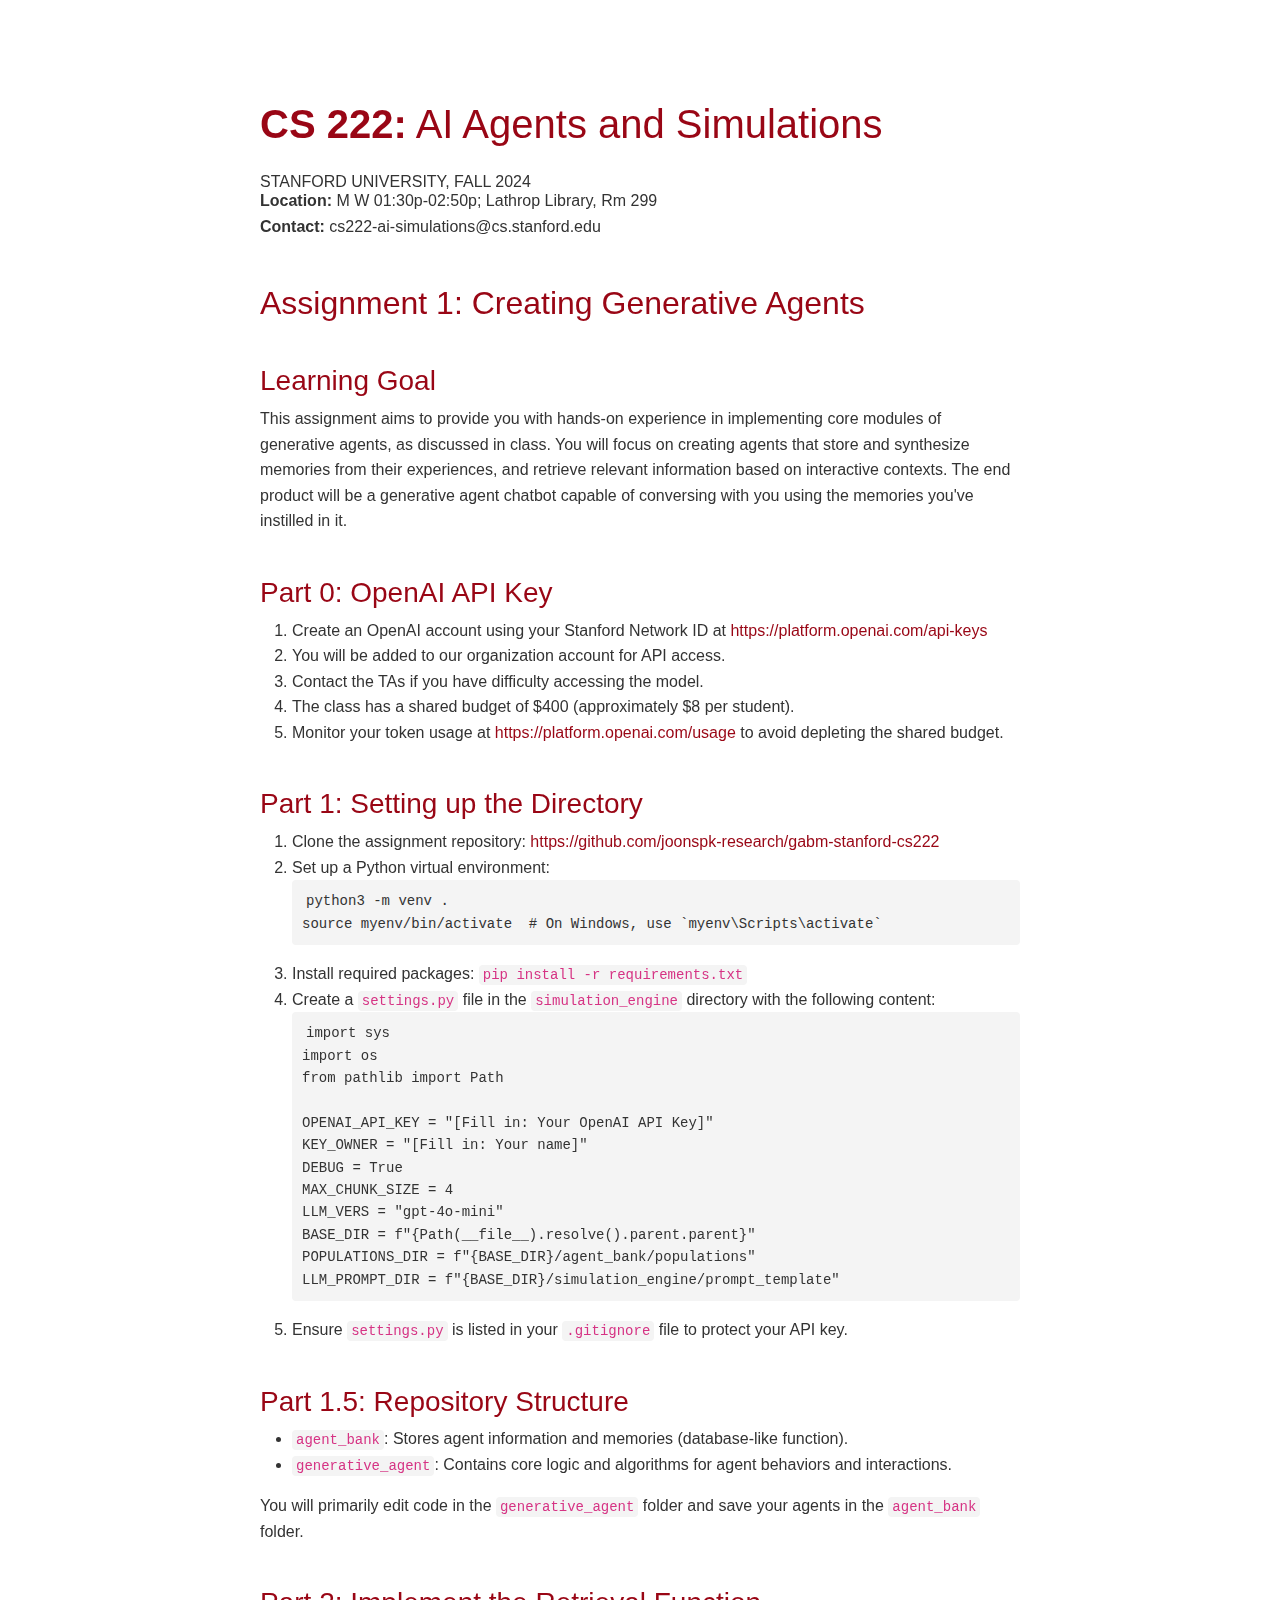
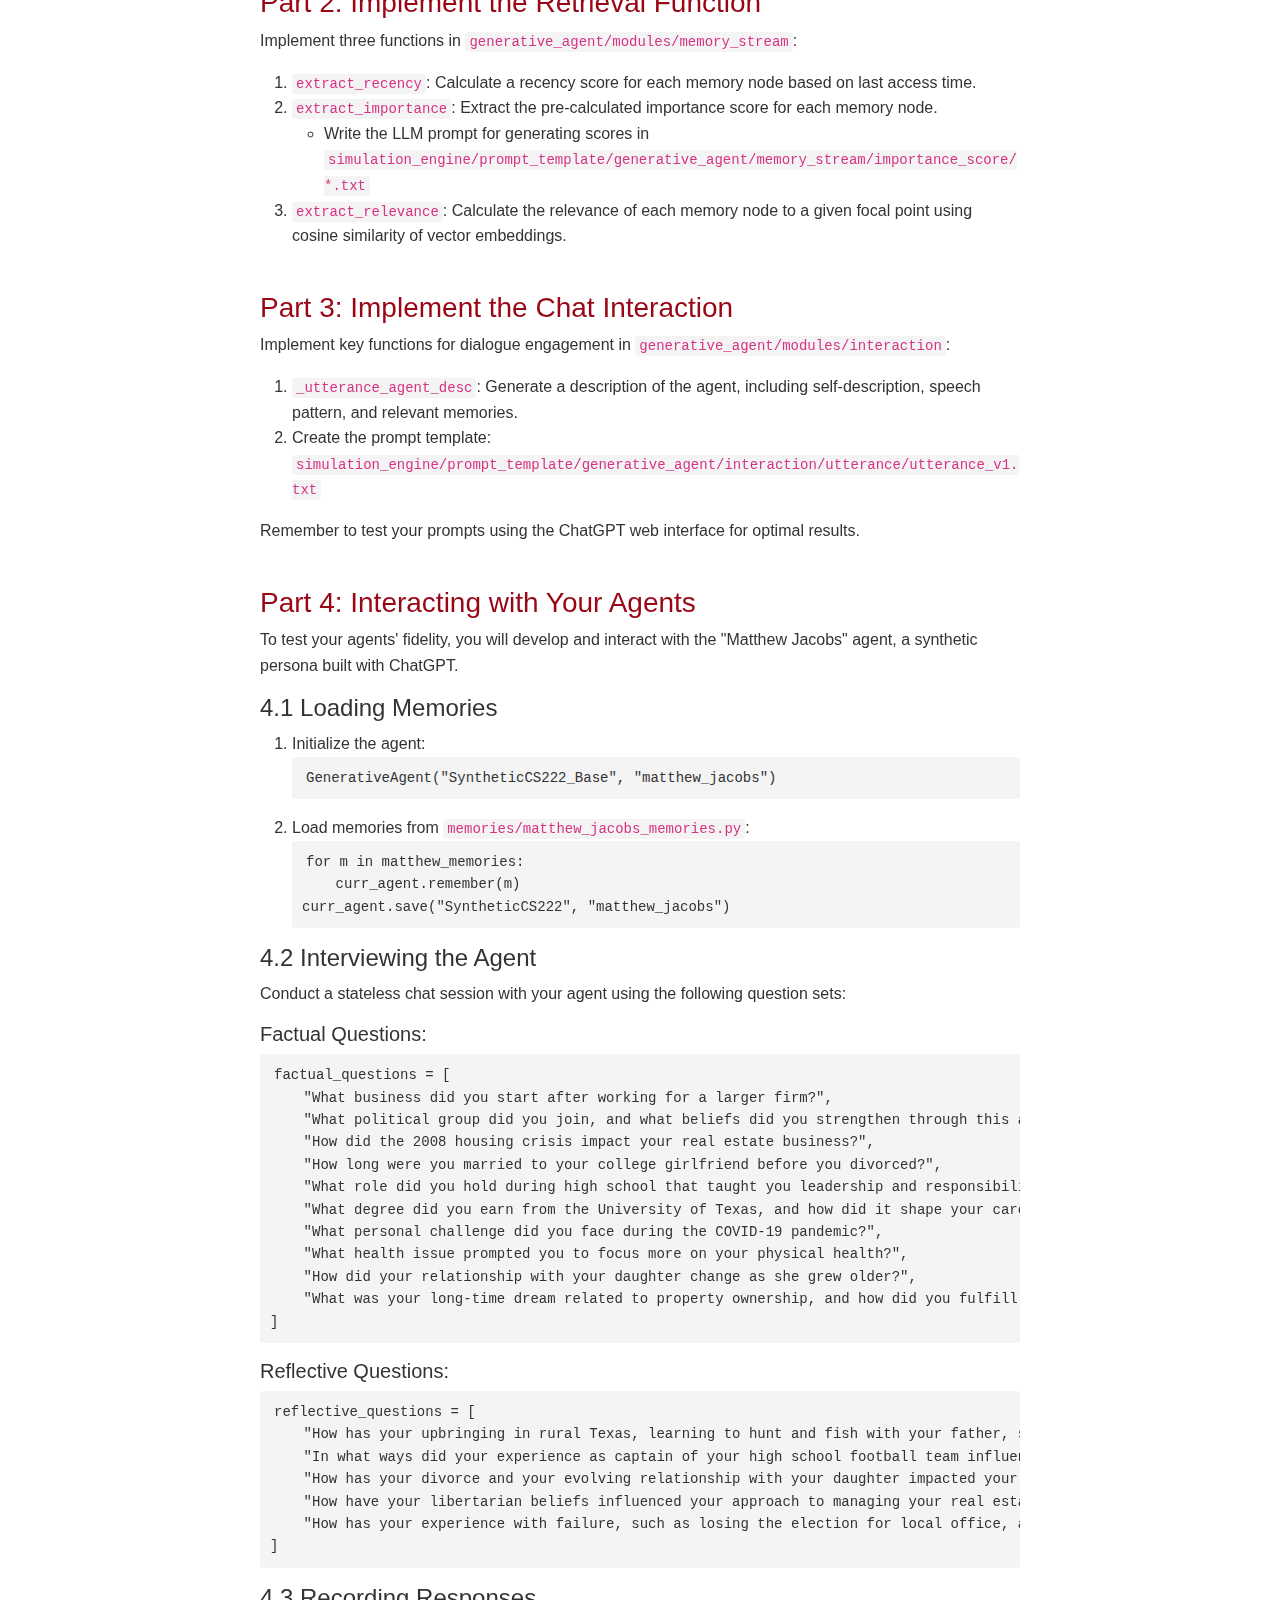
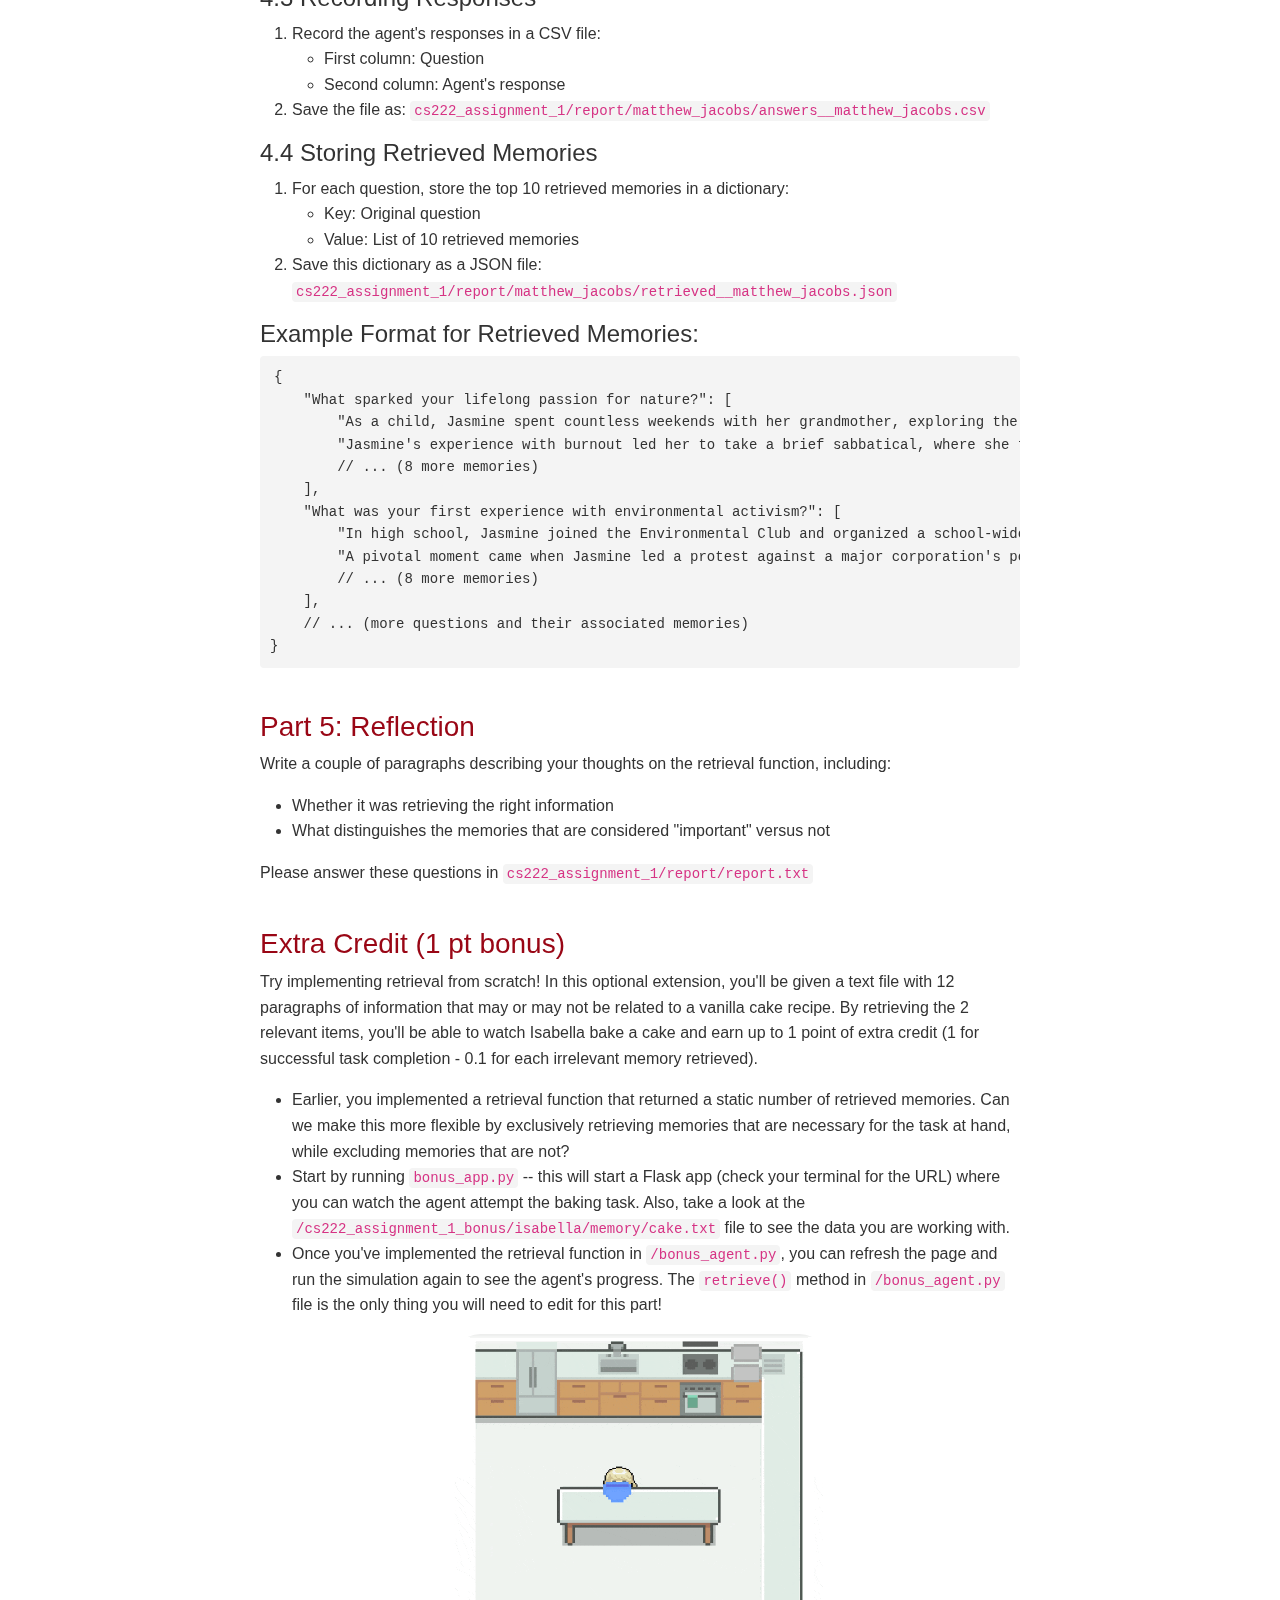
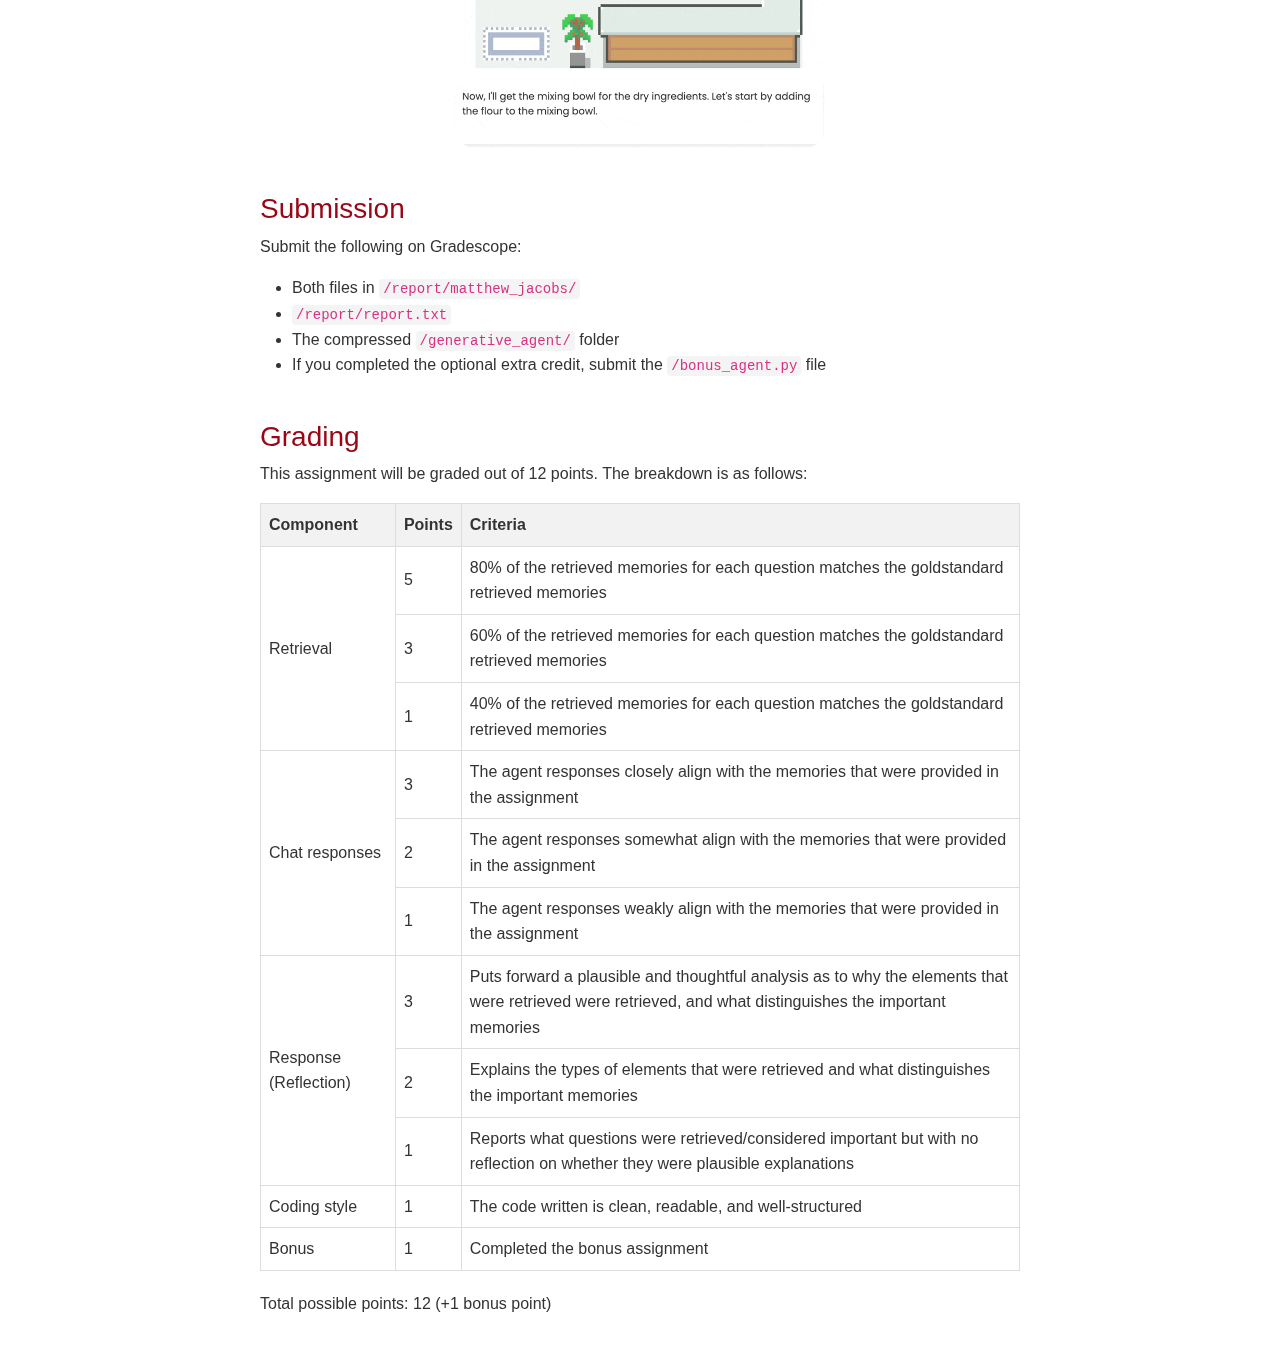
==== commit 444078d6: "Update assignment1.html" ====
--- a/assignment1.html
+++ b/assignment1.html
@@ -207,7 +207,7 @@
         <ul>
             <li>Both files in <code>/report/matthew_jacobs/</code></li>
             <li><code>/report/report.txt</code></li>
-            <li>The compressed <code>/simulation_engine/generative_agent/</code> folder</li>
+            <li>The compressed <code>/generative_agent/</code> folder</li>
             <li>If you completed the optional extra credit, submit the <code>/bonus_agent.py</code> file</li>
         </ul>
     </div>
